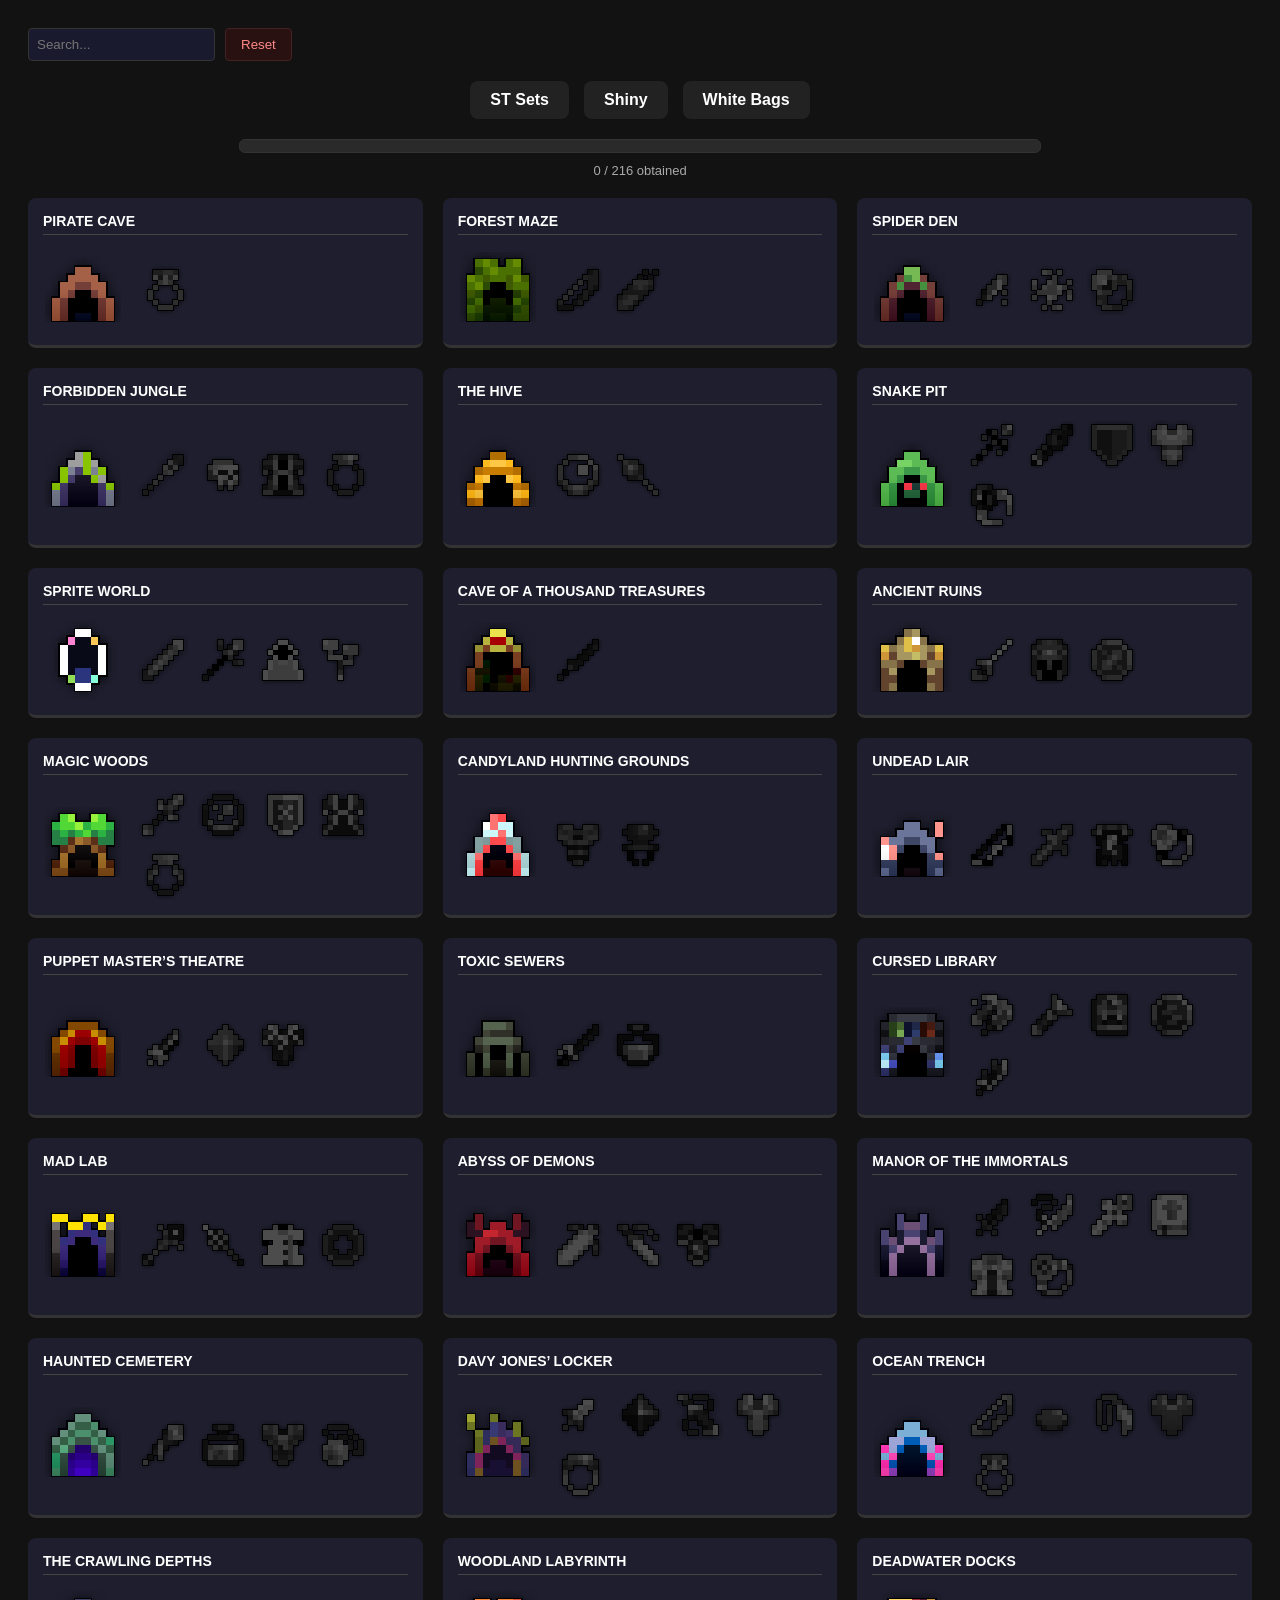
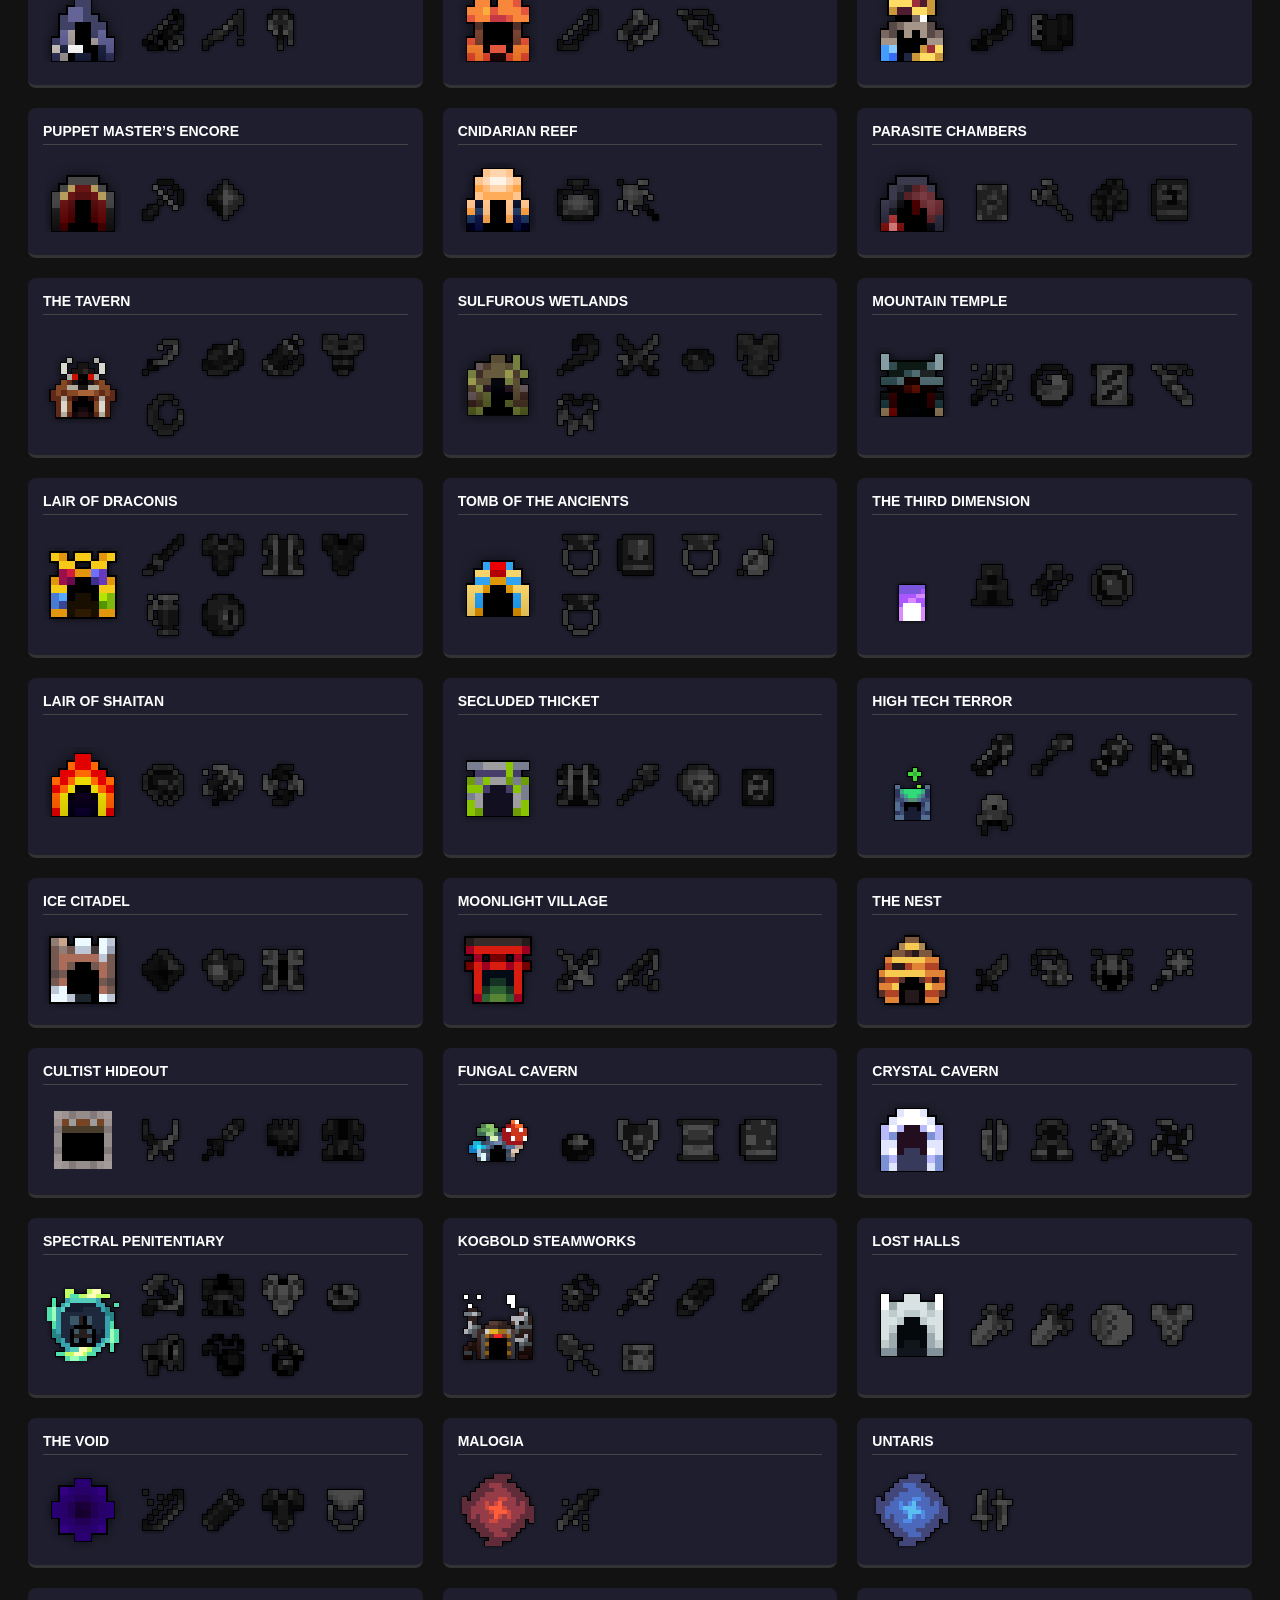
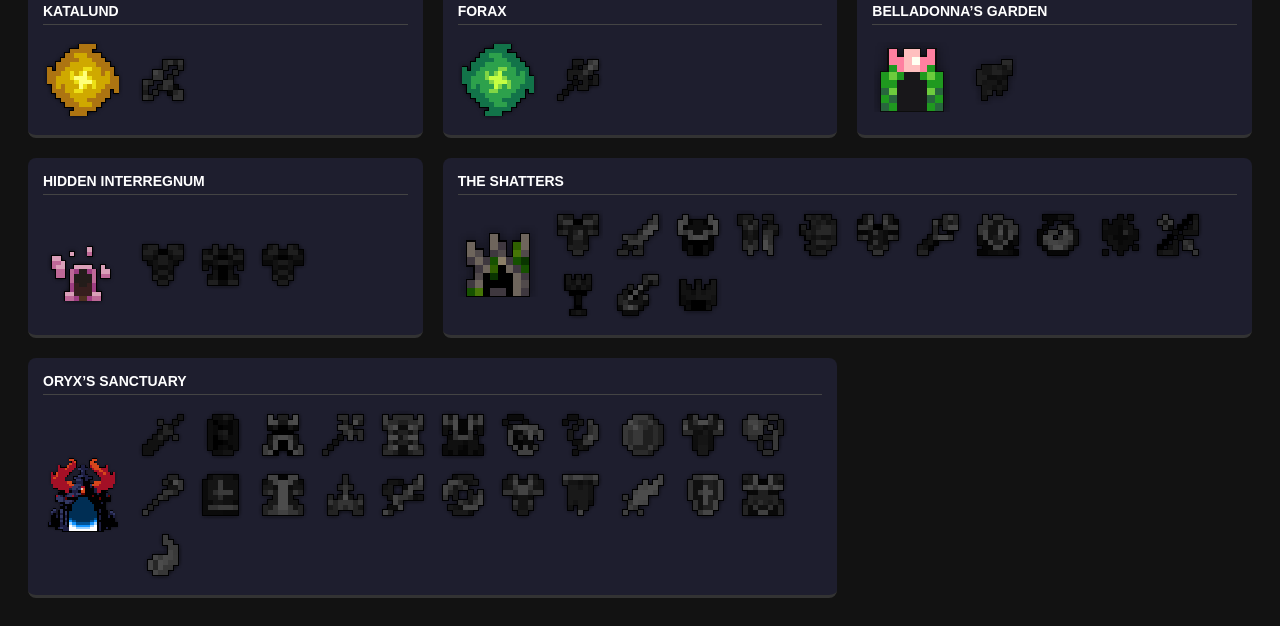
==== shiny.html @ 046d4385 "Initial commit" ====
<!DOCTYPE html>
<html lang="en">
<head>
    <meta charset="UTF-8">
    <meta name="viewport" content="width=device-width, initial-scale=1.0">
    <title>ROTMG Shiny & ST Tracker</title>
    <link rel="stylesheet" href="style.css">
</head>
<body>

    <div class="top-controls">
        <input type="text" id="search-bar" placeholder="Search...">
        <button id="reset-btn">Reset</button>
    </div>

    <div class="page-nav">
        <a href="index.html" class="nav-btn">ST Sets</a>
        <a href="shiny.html" class="nav-btn active">Shiny</a>
        <a href="whitebags.html" class="nav-btn">White Bags</a>
    </div>
    <div id="progress-bar-container">
    <div id="progress-bar-fill"></div>
    </div>
    <div id="progress-label">0 / 0 obtained</div>

    <div id="tracker-grid" class="grid"></div>

    <script src="script_s.js"></script>
</body>
</html>
---- style.css ----
body {
    background-color: #121212;
    color: white;
    font-family: sans-serif;
    padding: 20px;
}

.grid {
    display: grid;
    grid-template-columns: repeat(auto-fill, minmax(345px, 1fr));
    gap: 20px;
}

.section-card {
    background-color: #1e1e2e;
    border-radius: 8px;
    padding: 15px;
    border-bottom: 3px solid #333;
    display: flex;
    flex-direction: column;
}

.section-card-wide {
    grid-column: span 2;
}

.section-header {
    font-weight: bold;
    border-bottom: 1px solid #444;
    padding-bottom: 5px;
    margin-bottom: 15px;
    text-transform: uppercase;
    font-size: 14px;
}

.card-body {
    display: flex;
    align-items: center;
    gap: 15px;
}

.items-list {
    display: flex;
    flex-wrap: wrap;
    gap: 10px;
}

.item-sprite {
    width: 50px;
    height: 50px;
    image-rendering: pixelated;
    cursor: pointer;
    filter: grayscale(100%) brightness(30%);
    transition: 0.2s;
}

.item-sprite.obtained {
    filter: grayscale(0%) brightness(100%);
}

#progress-bar-container {
    width: 100%;
    max-width: 800px;
    margin: 10px auto;
    height: 12px;
    background-color: #2a2a2a;
    border-radius: 6px;
    overflow: hidden;
    border: 1px solid #333;
}

#progress-bar-fill {
    height: 100%;
    width: 0%;
    background: #c8a951;
    transition: width 0.4s ease;
}

#progress-label {
    text-align: center;
    font-size: 13px;
    color: #aaa;
    margin-bottom: 20px;
}

#tooltip {
    position: fixed;
    background: rgba(10, 10, 20, 0.98);
    color: white;
    padding: 12px;
    border: 1px solid #c8a951;
    border-radius: 8px;
    display: none;
    z-index: 9999;
    pointer-events: none;
    box-shadow: 0 10px 30px rgba(0,0,0,0.8);
    min-width: 180px;
}

.top-controls {
    margin-bottom: 20px;
    display: flex;
    gap: 10px;
}

#search-bar {
    padding: 8px;
    background: #1a1a2e;
    border: 1px solid #333;
    color: white;
    border-radius: 4px;
}

#reset-btn {
    background: #2a1111;
    color: #ff8888;
    border: 1px solid #442222;
    padding: 8px 15px;
    cursor: pointer;
    border-radius: 4px;
}

.page-nav {
    display: flex;
    justify-content: center;
    gap: 15px;
    margin: 20px 0;
}

.nav-btn {
    text-decoration: none;
    padding: 10px 20px;
    background: #222;
    color: white;
    border-radius: 8px;
    font-weight: bold;
}
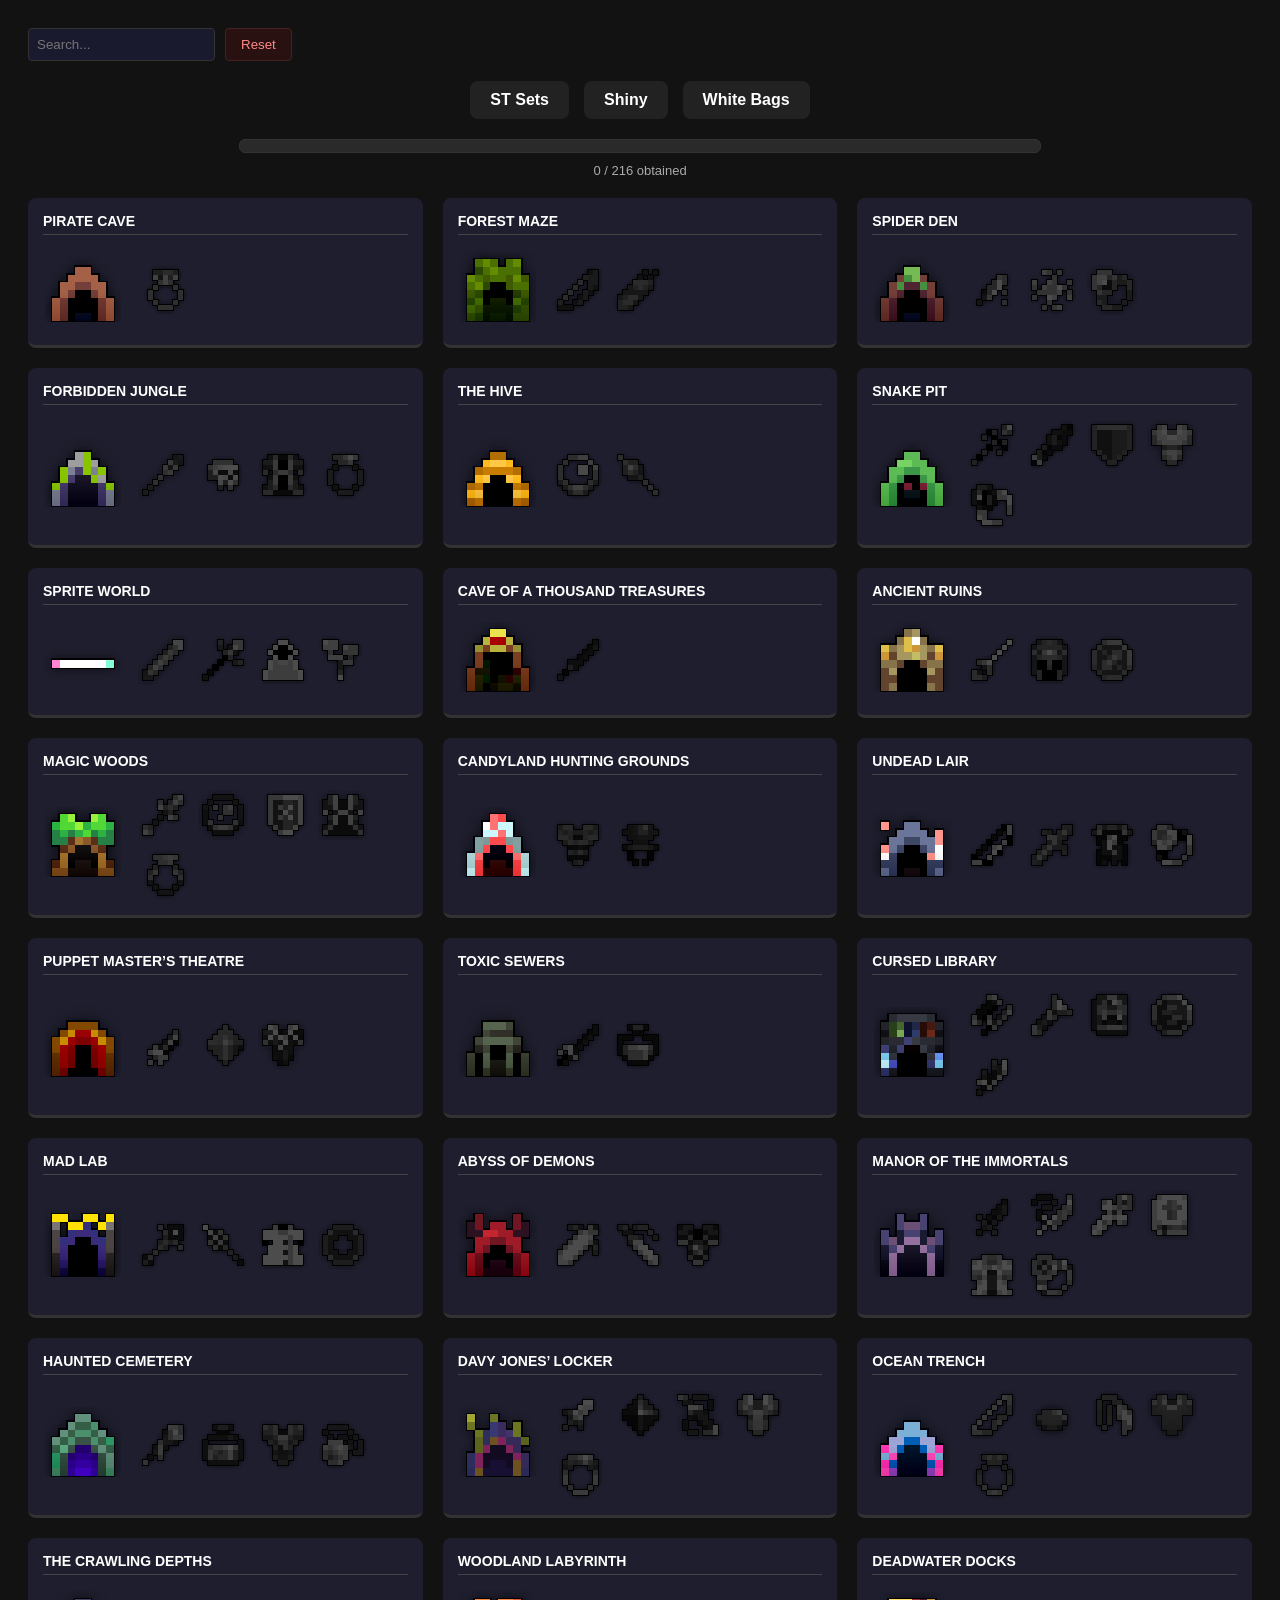
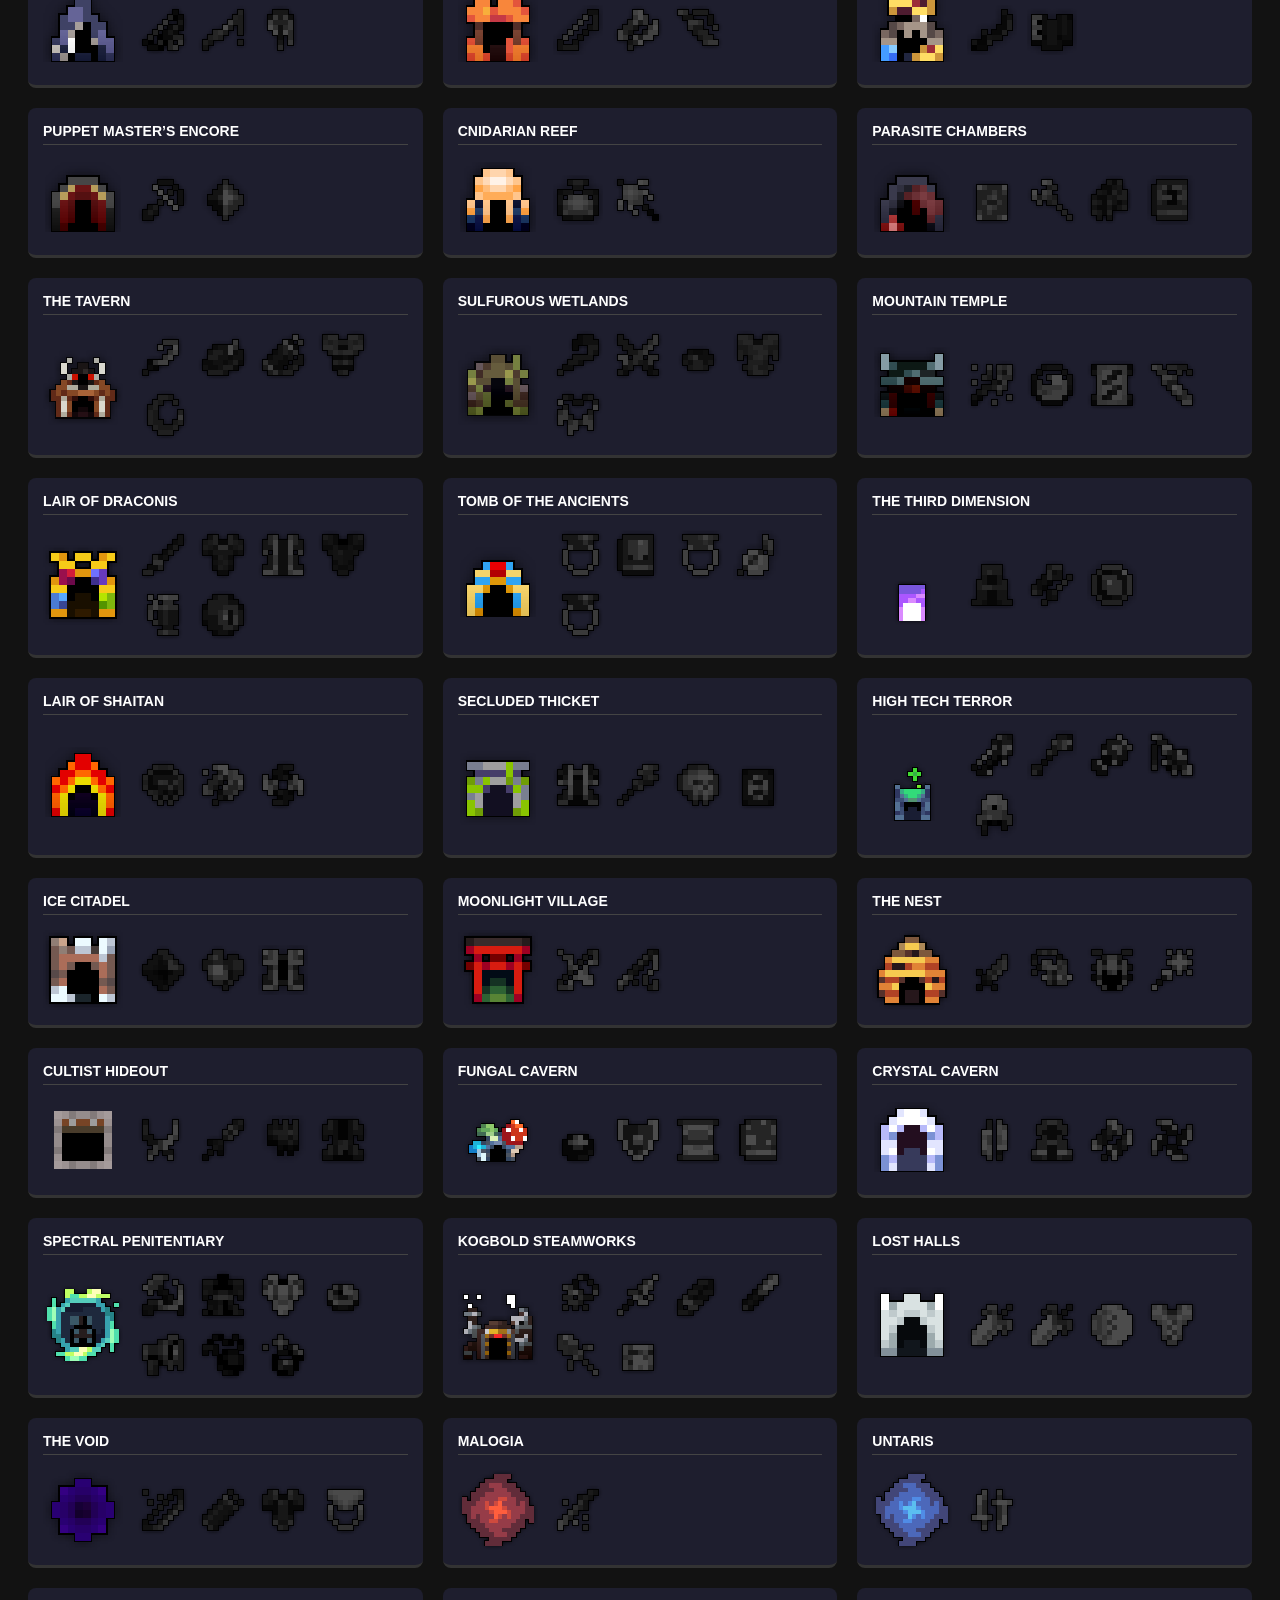
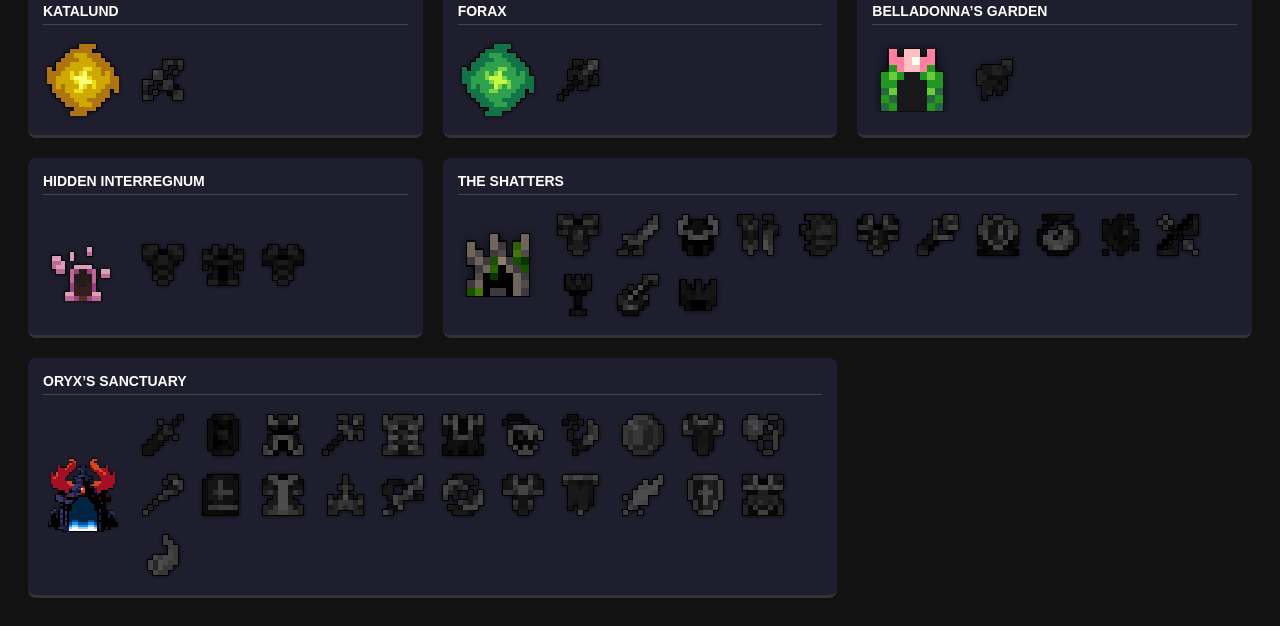
==== commit c522f39b: "whitebag icon" ====
--- a/shiny.html
+++ b/shiny.html
@@ -6,6 +6,7 @@
     <title>ROTMG Shiny & ST Tracker</title>
     <link rel="stylesheet" href="style.css">
 </head>
+<link rel="icon" type="image/png" href="rotmg sheet/whbaic.png">
 <body>
 
     <div class="top-controls">
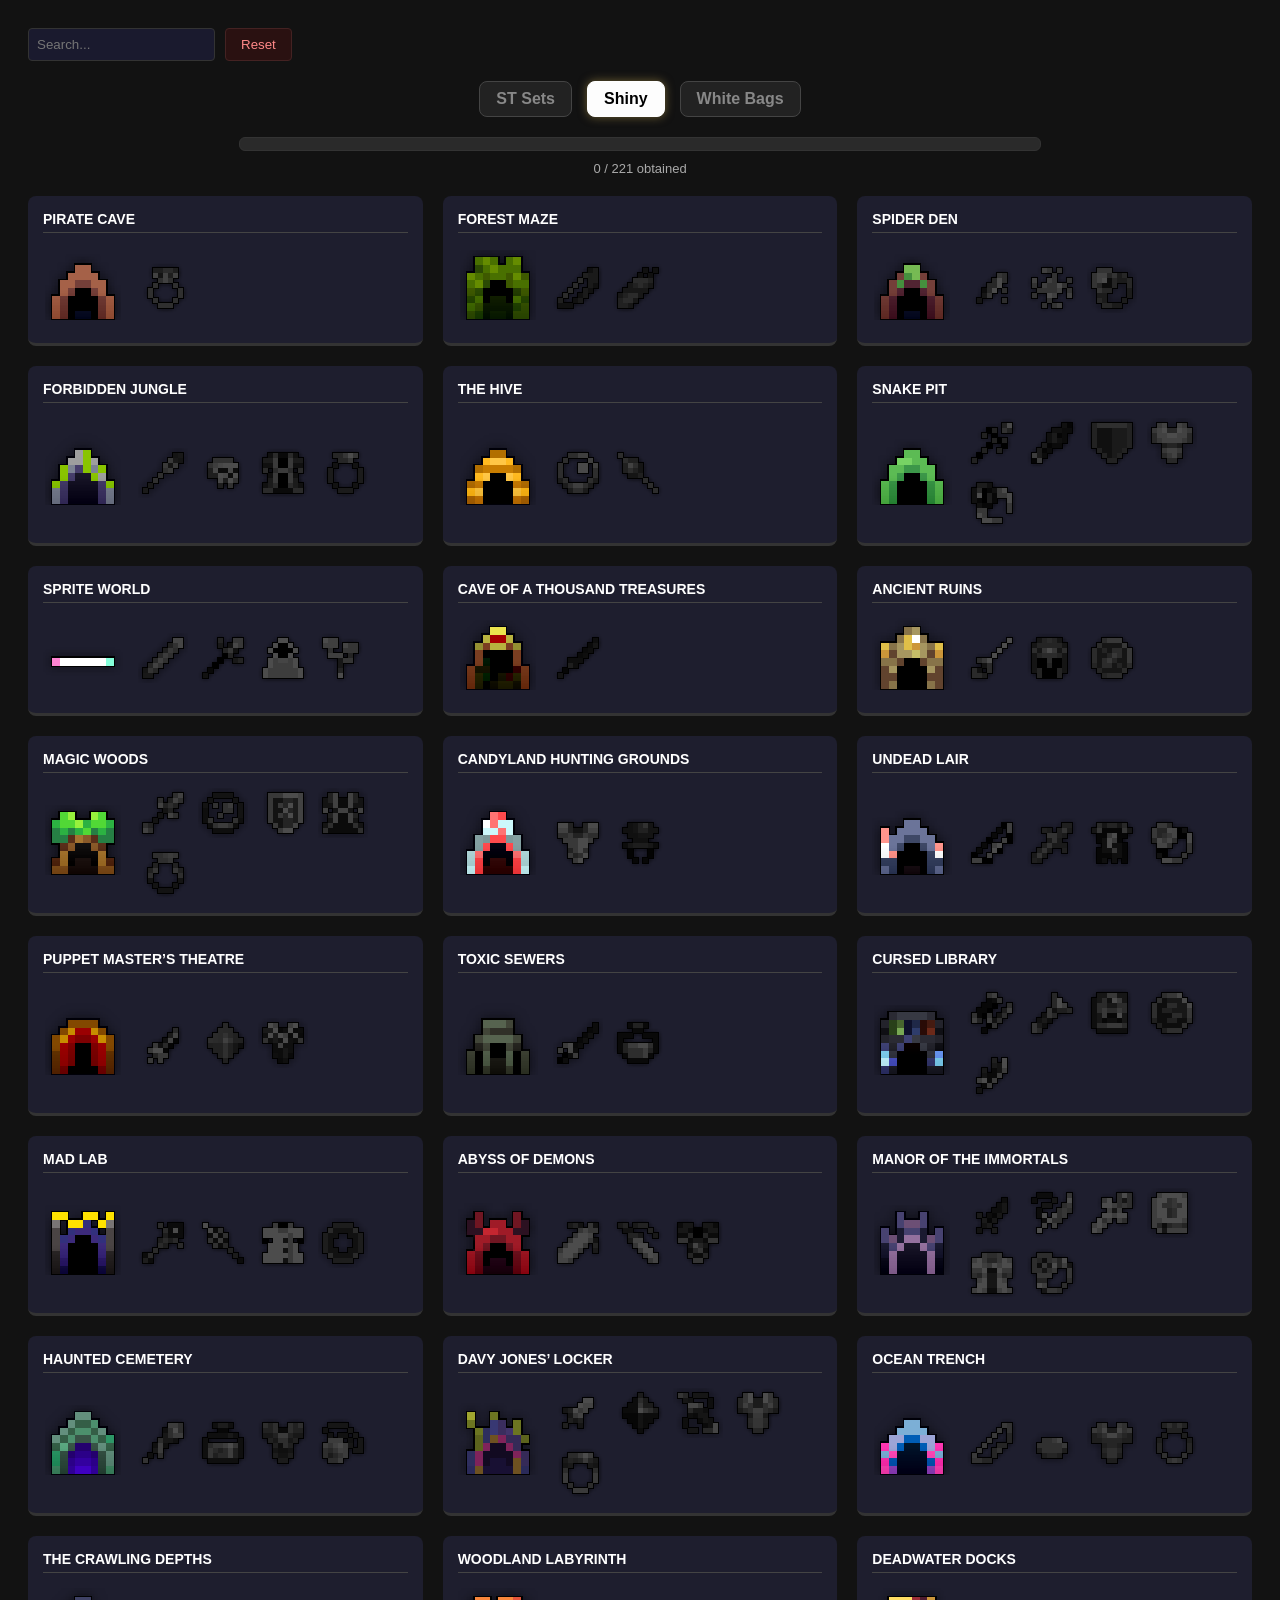
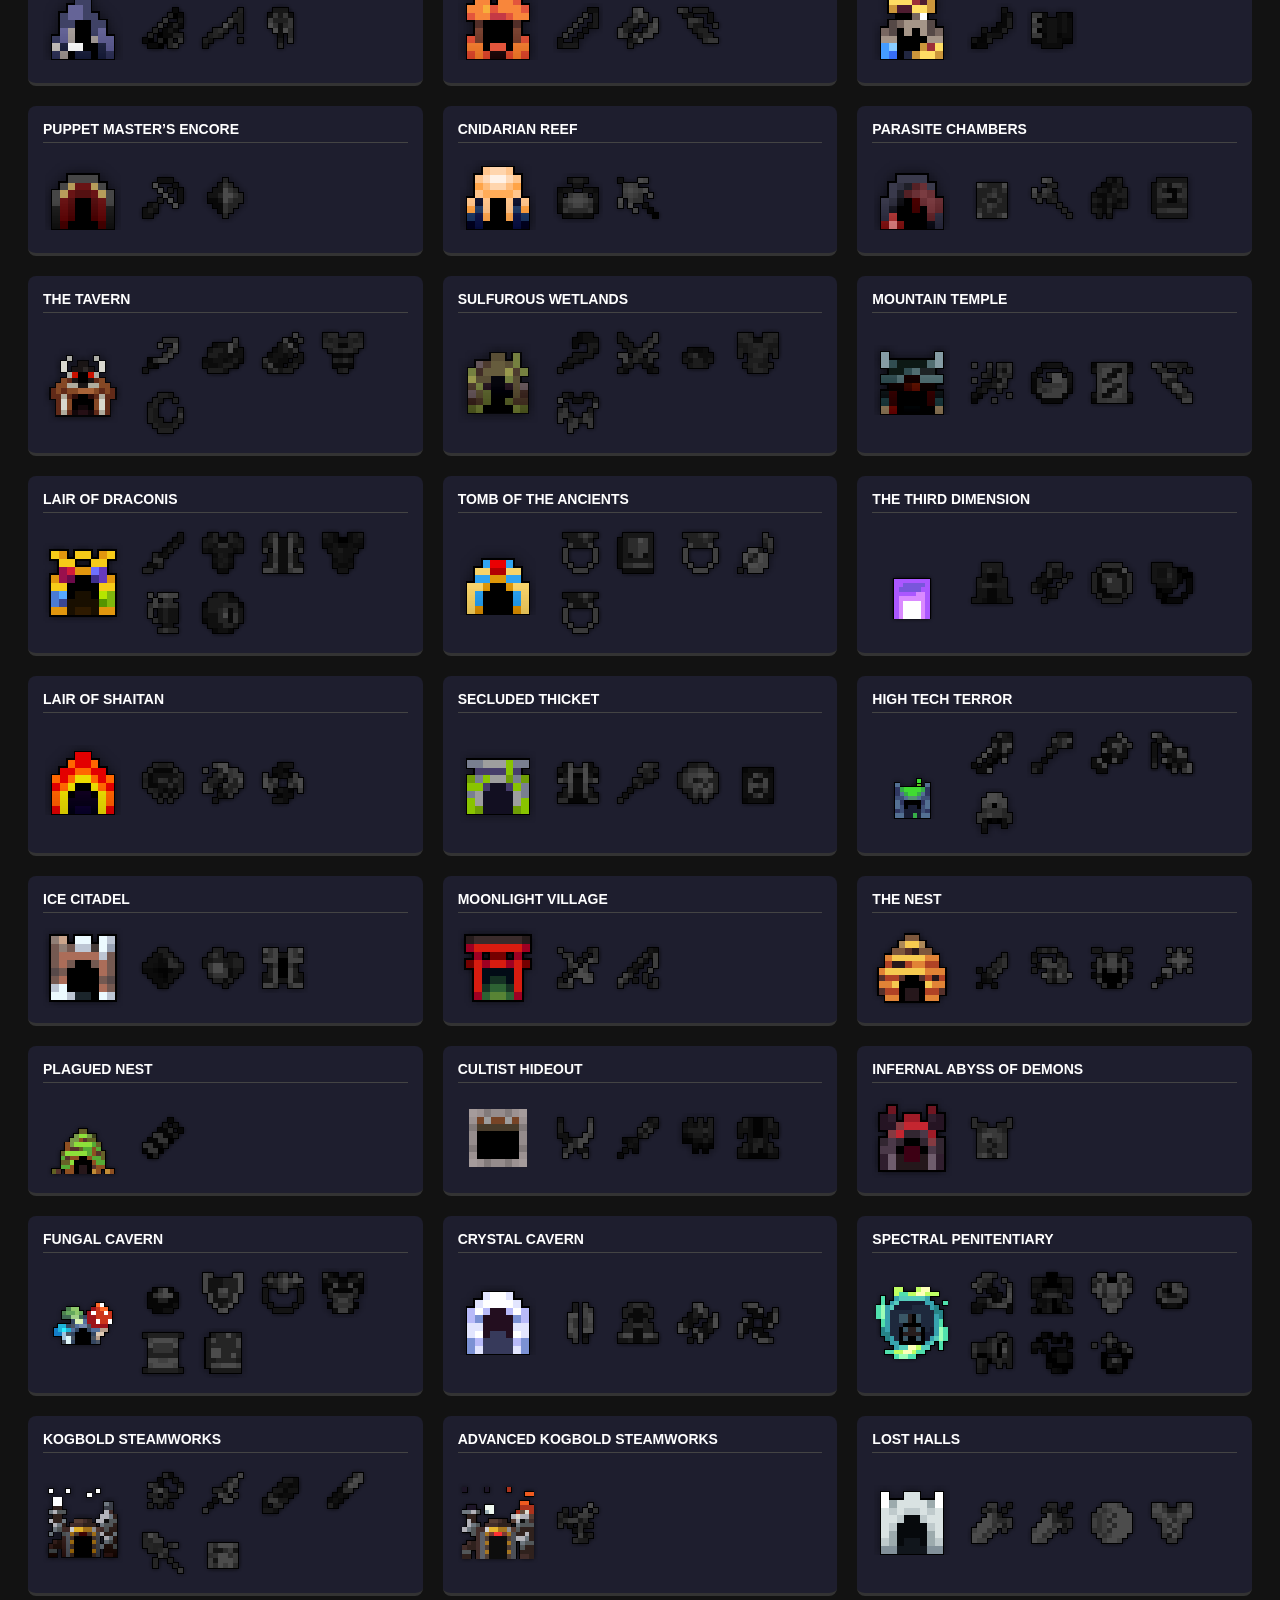
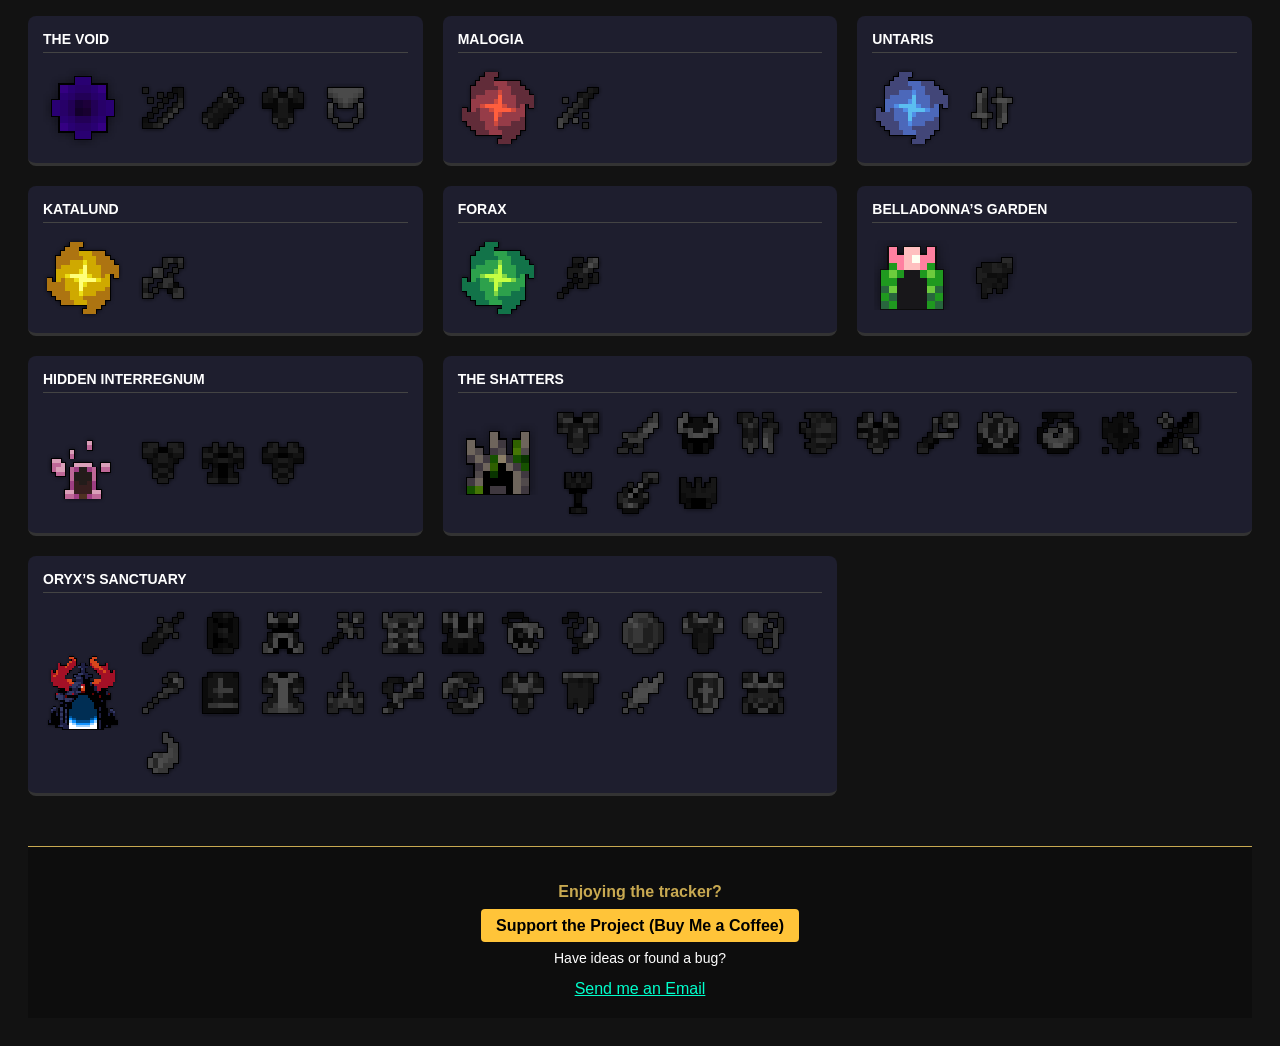
==== commit 6e621944: "support button and gmail" ====
--- a/shiny.html
+++ b/shiny.html
@@ -27,5 +27,21 @@
     <div id="tracker-grid" class="grid"></div>
 
     <script src="script_s.js"></script>
+    <footer style="margin-top: 50px; padding: 20px; border-top: 1px solid #c8a951; text-align: center; background: rgba(0,0,0,0.3);">
+    <div style="margin-bottom: 15px;">
+        <p style="color: #c8a951; font-weight: bold;">Enjoying the tracker?</p>
+        <a href="https://buymeacoffee.com/malimate" target="_blank" 
+           style="background: #ffc439; color: black; padding: 8px 15px; text-decoration: none; border-radius: 4px; font-weight: bold;">
+           Support the Project (Buy Me a Coffee)
+        </a>
+    </div>
+    
+    <div>
+        <p style="font-size: 14px;">Have ideas or found a bug?</p>
+        <a href="mailto:rotmgtracker1@gmail.com?subject=RotMG Tracker Idea" style="color: #00ffcc;">
+            Send me an Email
+        </a>
+    </div>
+</footer>
 </body>
 </html>
--- a/style.css
+++ b/style.css
@@ -134,4 +134,47 @@
     color: white;
     border-radius: 8px;
     font-weight: bold;
-}+}
+
+/* Style for the button that is NOT active */
+.nav-btn {
+    background: #222;
+    color: #888;
+    border: 1px solid #444;
+    padding: 8px 16px;
+    cursor: pointer;
+    transition: 0.3s;
+}
+
+/* Style for the ACTIVE page button */
+.nav-btn.active {
+    background: #fdfdfd; 
+    color: #000;
+    font-weight: bold;
+    border: 1px solid #fff;
+    box-shadow: 0 0 10px rgba(200, 169, 81, 0.5);
+}
+/*this code is for email and paypal*/
+.support-container, .contact-section {
+    text-align: center;
+    margin-top: 40px;
+    padding: 20px;
+    background: rgba(0, 0, 0, 0.5);
+    border-top: 2px solid #c8a951;
+}
+
+.paypal-button {
+    background-color: #ffc439;
+    color: #000;
+    padding: 10px 20px;
+    text-decoration: none;
+    font-weight: bold;
+    border-radius: 5px;
+    display: inline-block;
+}
+
+.email-link {
+    color: #00ffcc;
+    text-decoration: underline;
+}
+
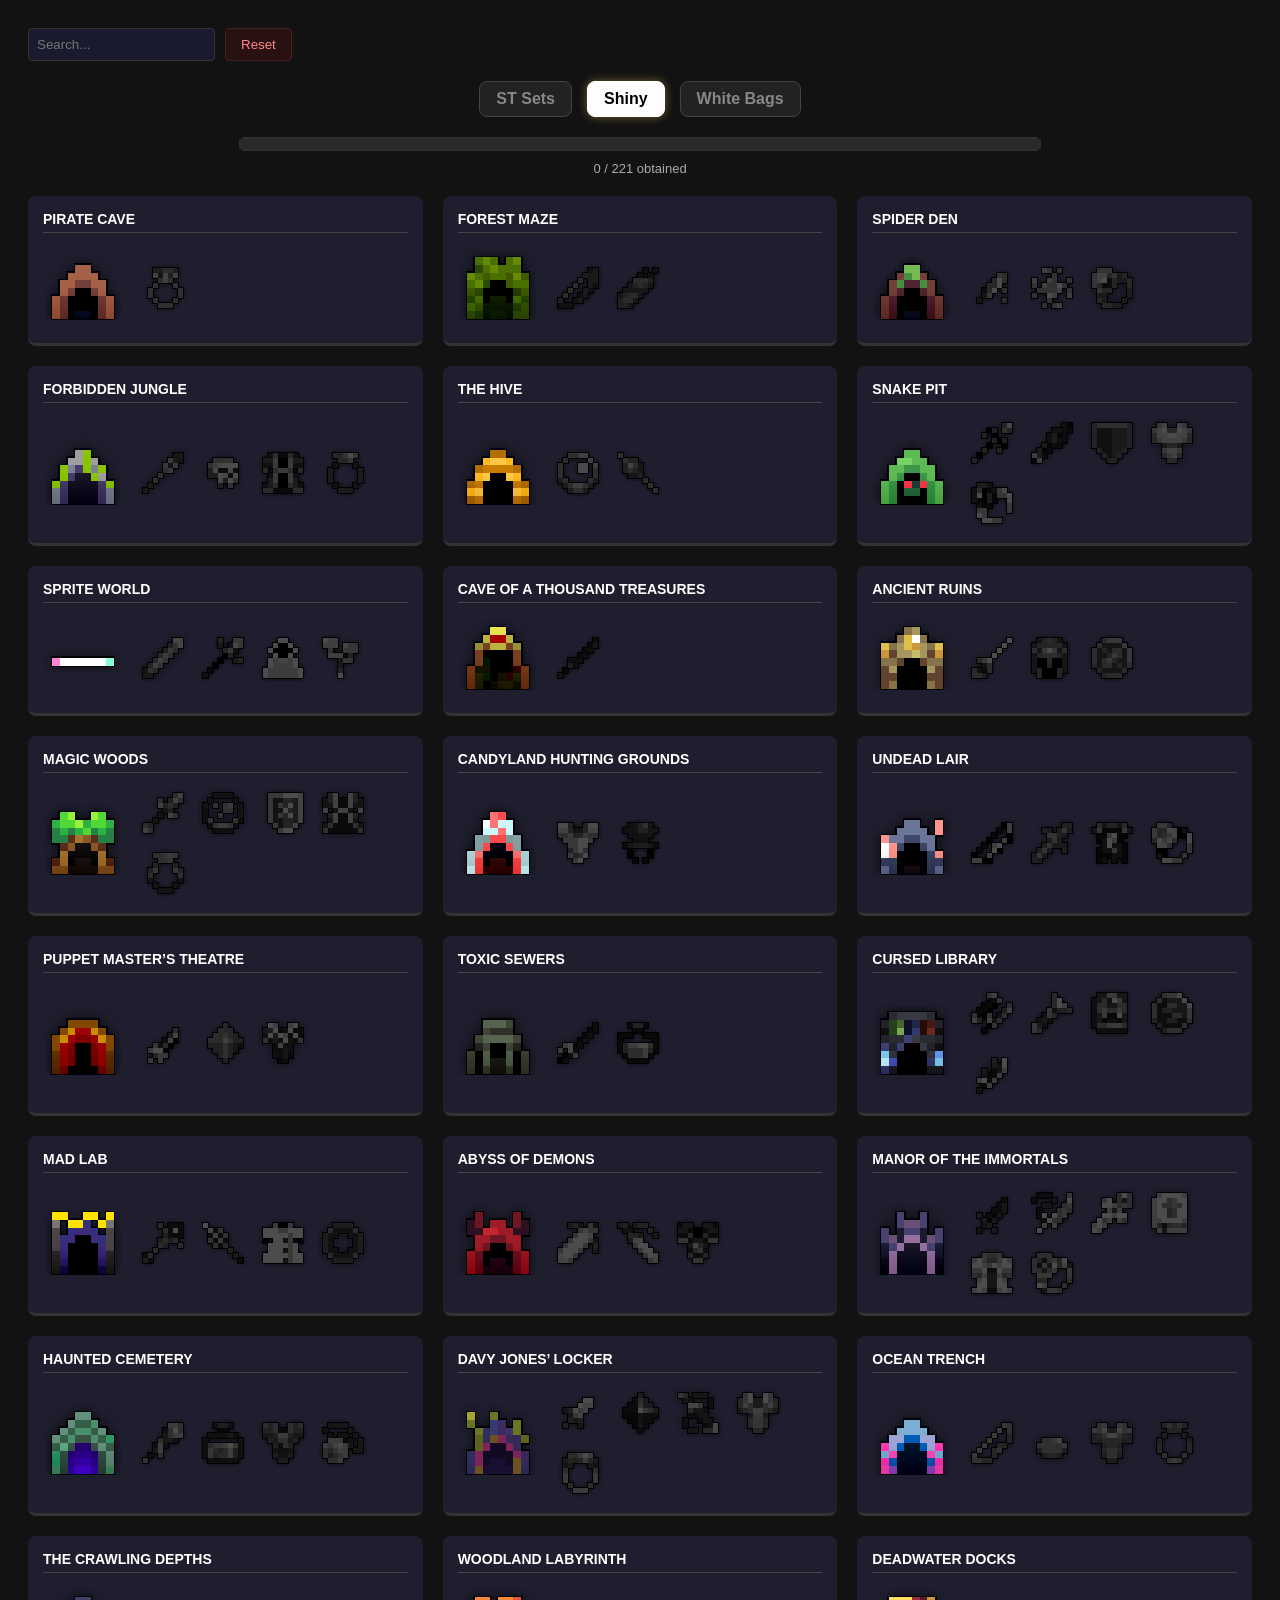
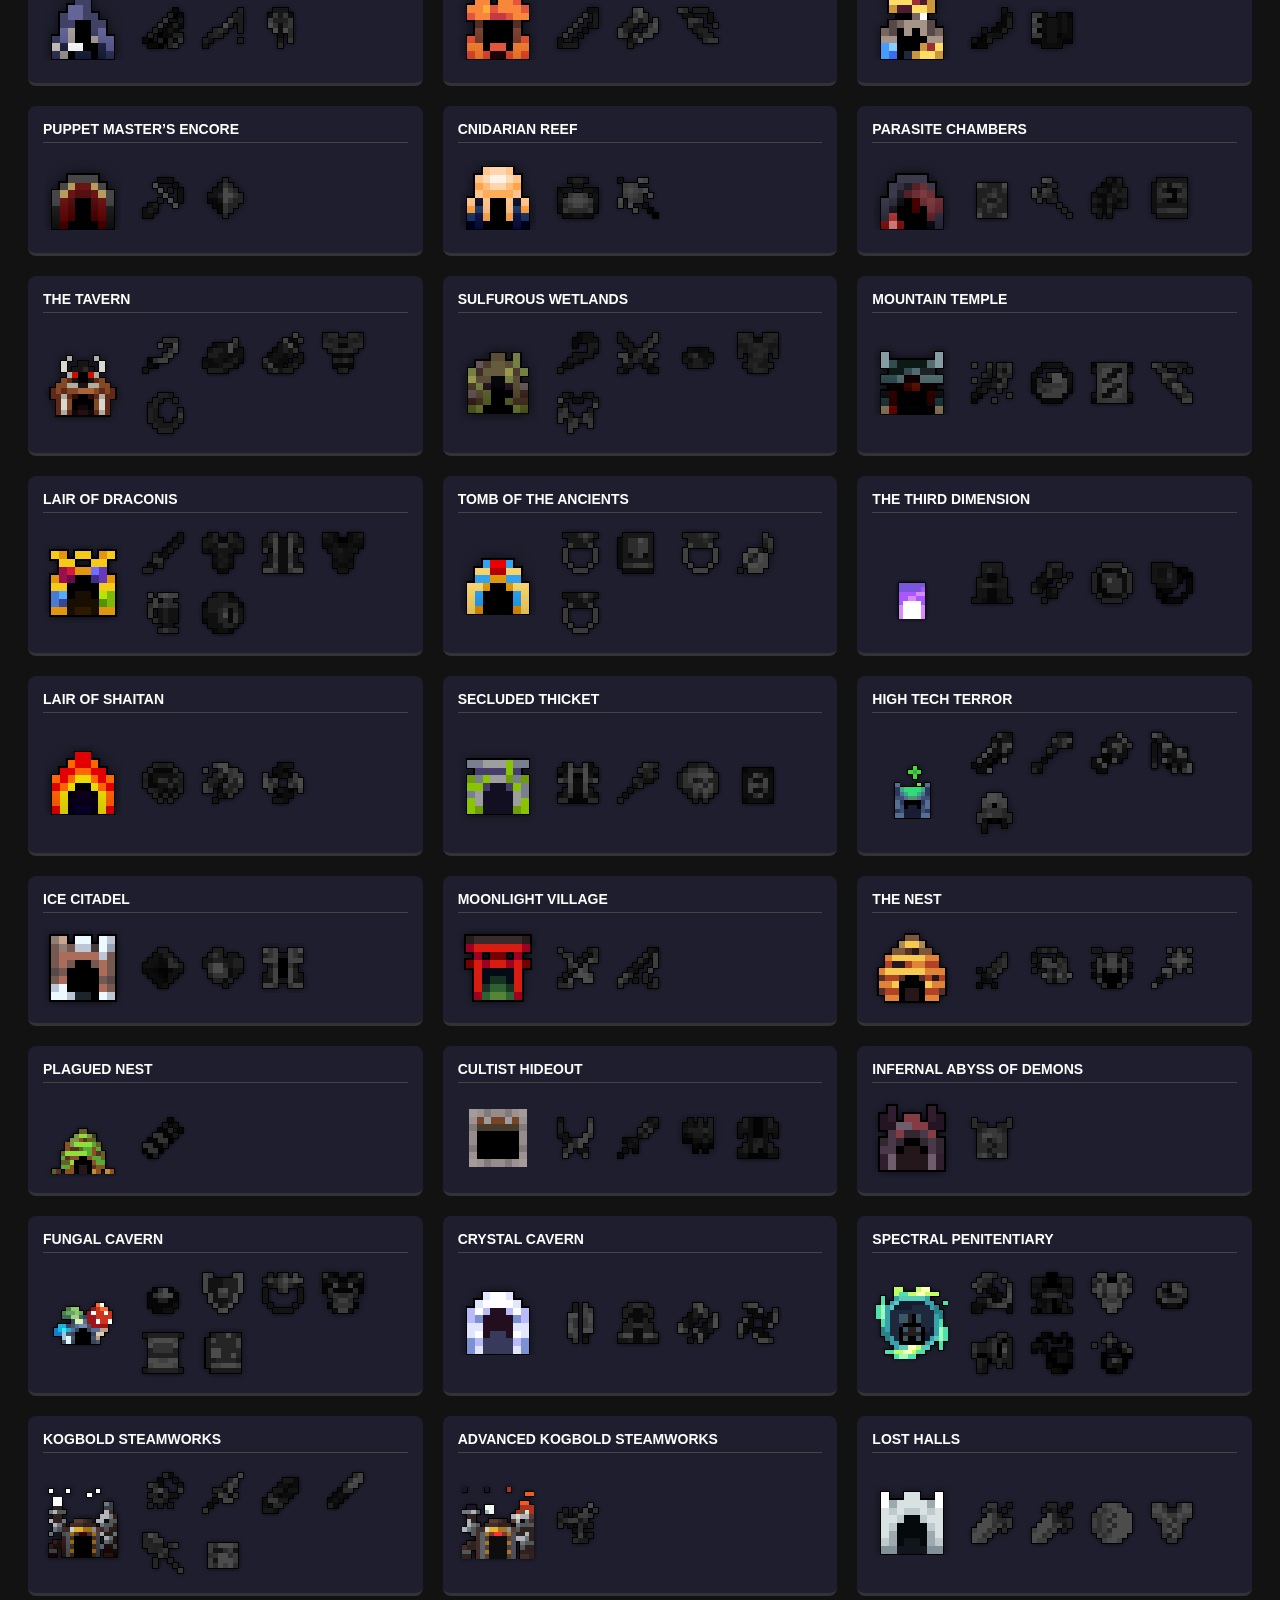
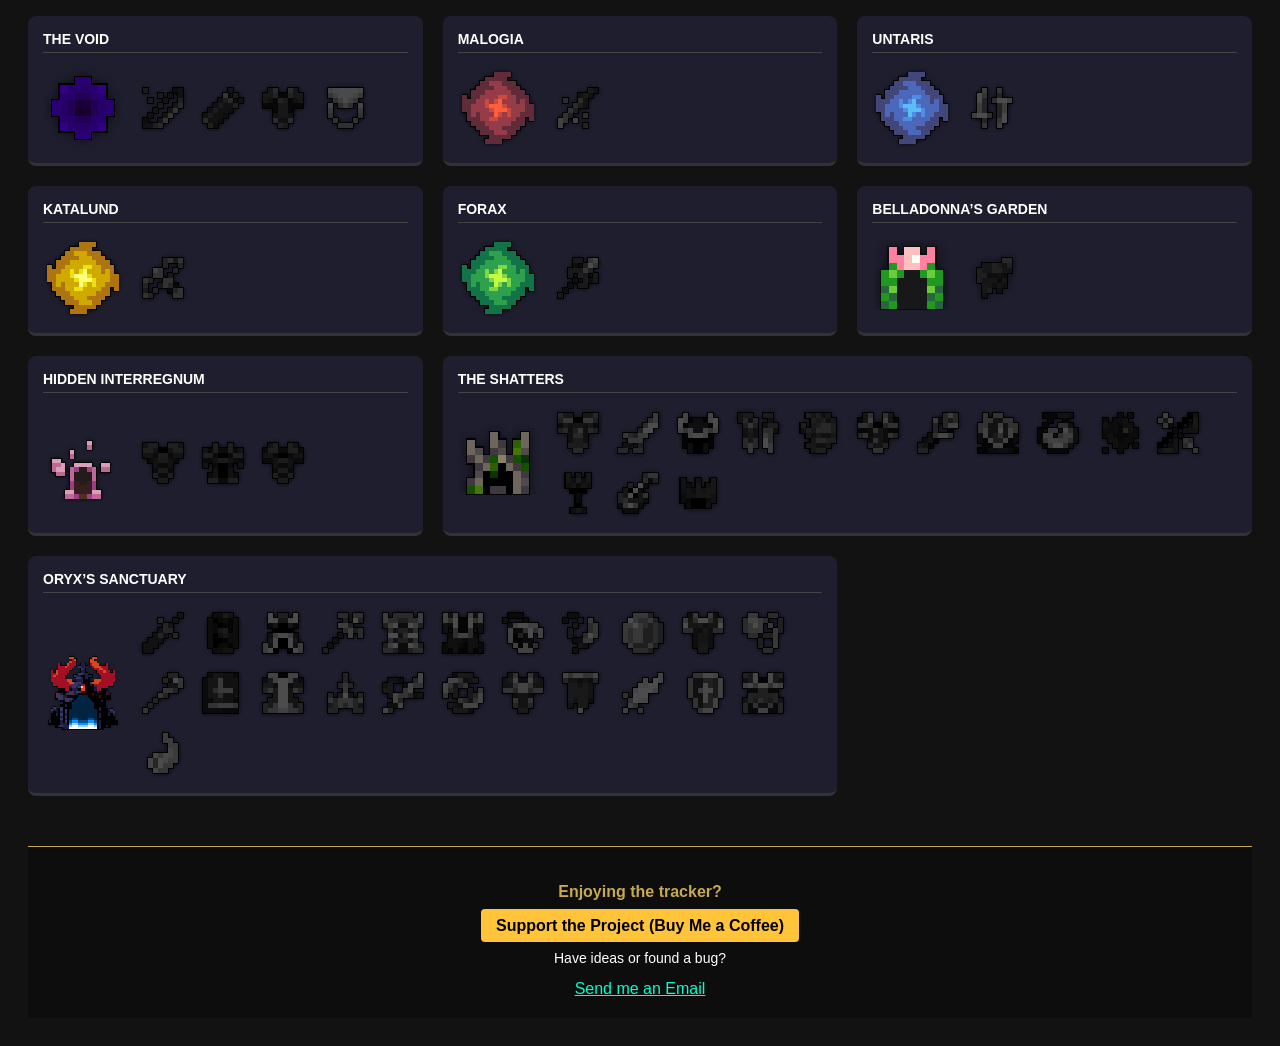
==== commit ee48c554: "back to top arrow (exhausting)" ====
--- a/shiny.html
+++ b/shiny.html
@@ -5,8 +5,9 @@
     <meta name="viewport" content="width=device-width, initial-scale=1.0">
     <title>ROTMG Shiny & ST Tracker</title>
     <link rel="stylesheet" href="style.css">
+    <link rel="icon" type="image/png" href="rotmg sheet/whbaic.png">
 </head>
-<link rel="icon" type="image/png" href="rotmg sheet/whbaic.png">
+
 <body>
 
     <div class="top-controls">
@@ -27,6 +28,10 @@
     <div id="tracker-grid" class="grid"></div>
 
     <script src="script_s.js"></script>
+
+
+
+
     <footer style="margin-top: 50px; padding: 20px; border-top: 1px solid #c8a951; text-align: center; background: rgba(0,0,0,0.3);">
     <div style="margin-bottom: 15px;">
         <p style="color: #c8a951; font-weight: bold;">Enjoying the tracker?</p>
@@ -43,5 +48,9 @@
         </a>
     </div>
 </footer>
+
+    <button id="topBtn" title="Go to top">↑</button>
+
+    <script src="script.js"></script>
 </body>
 </html>
--- a/style.css
+++ b/style.css
@@ -178,3 +178,26 @@
     text-decoration: underline;
 }
 
+#topBtn {
+    display: none; /* Let JS handle showing it */
+    position: fixed;
+    bottom: 20px;
+    right: 20px;
+    width: 45px;
+    height: 45px;
+    background-color: #1a1a1a;
+    color: #c8a951;
+    border: 2px solid #c8a951;
+    border-radius: 5px;
+    z-index: 9999;
+    cursor: pointer;
+    font-size: 20px;
+    font-weight: bold;
+    transition: 0.3s;
+    box-shadow: 0 0 10px rgba(0,0,0,0.5);
+}
+
+#topBtn:hover {
+    background-color: #c8a951;
+    color: #1a1a1a;
+}
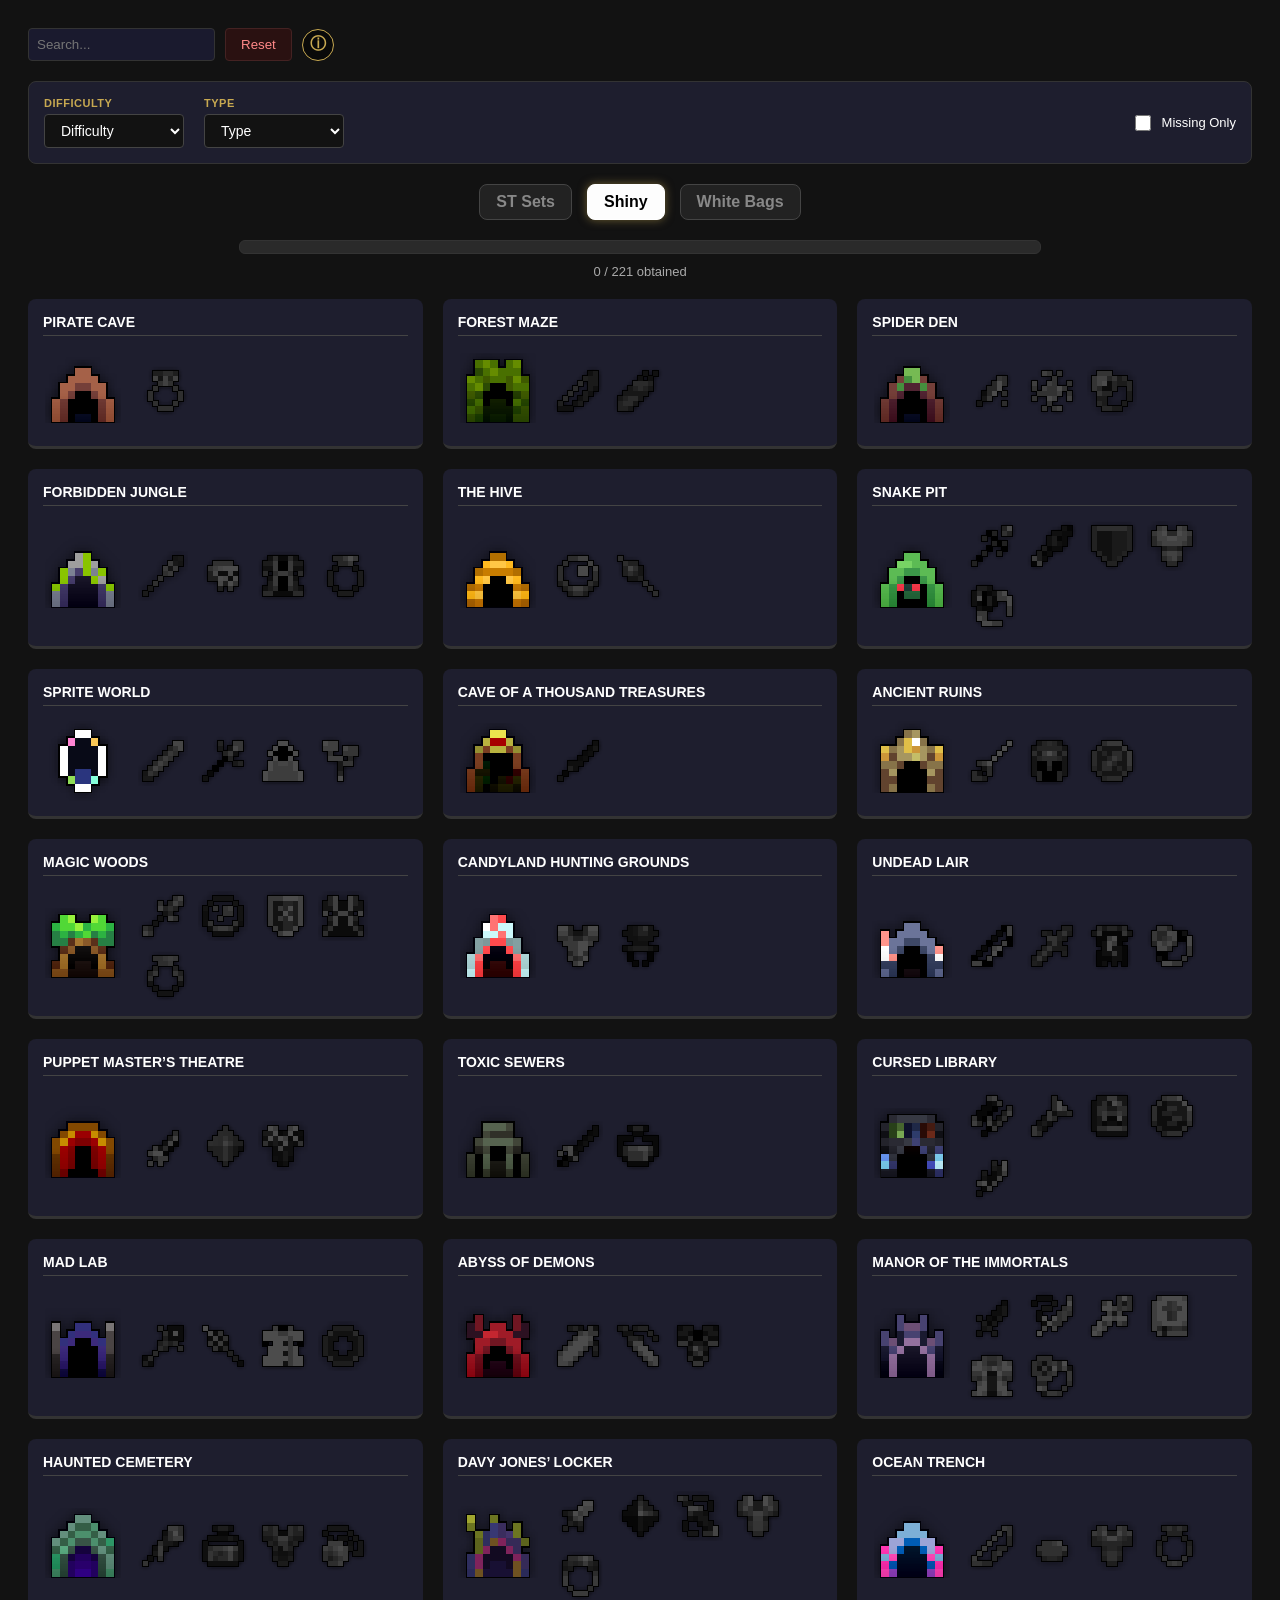
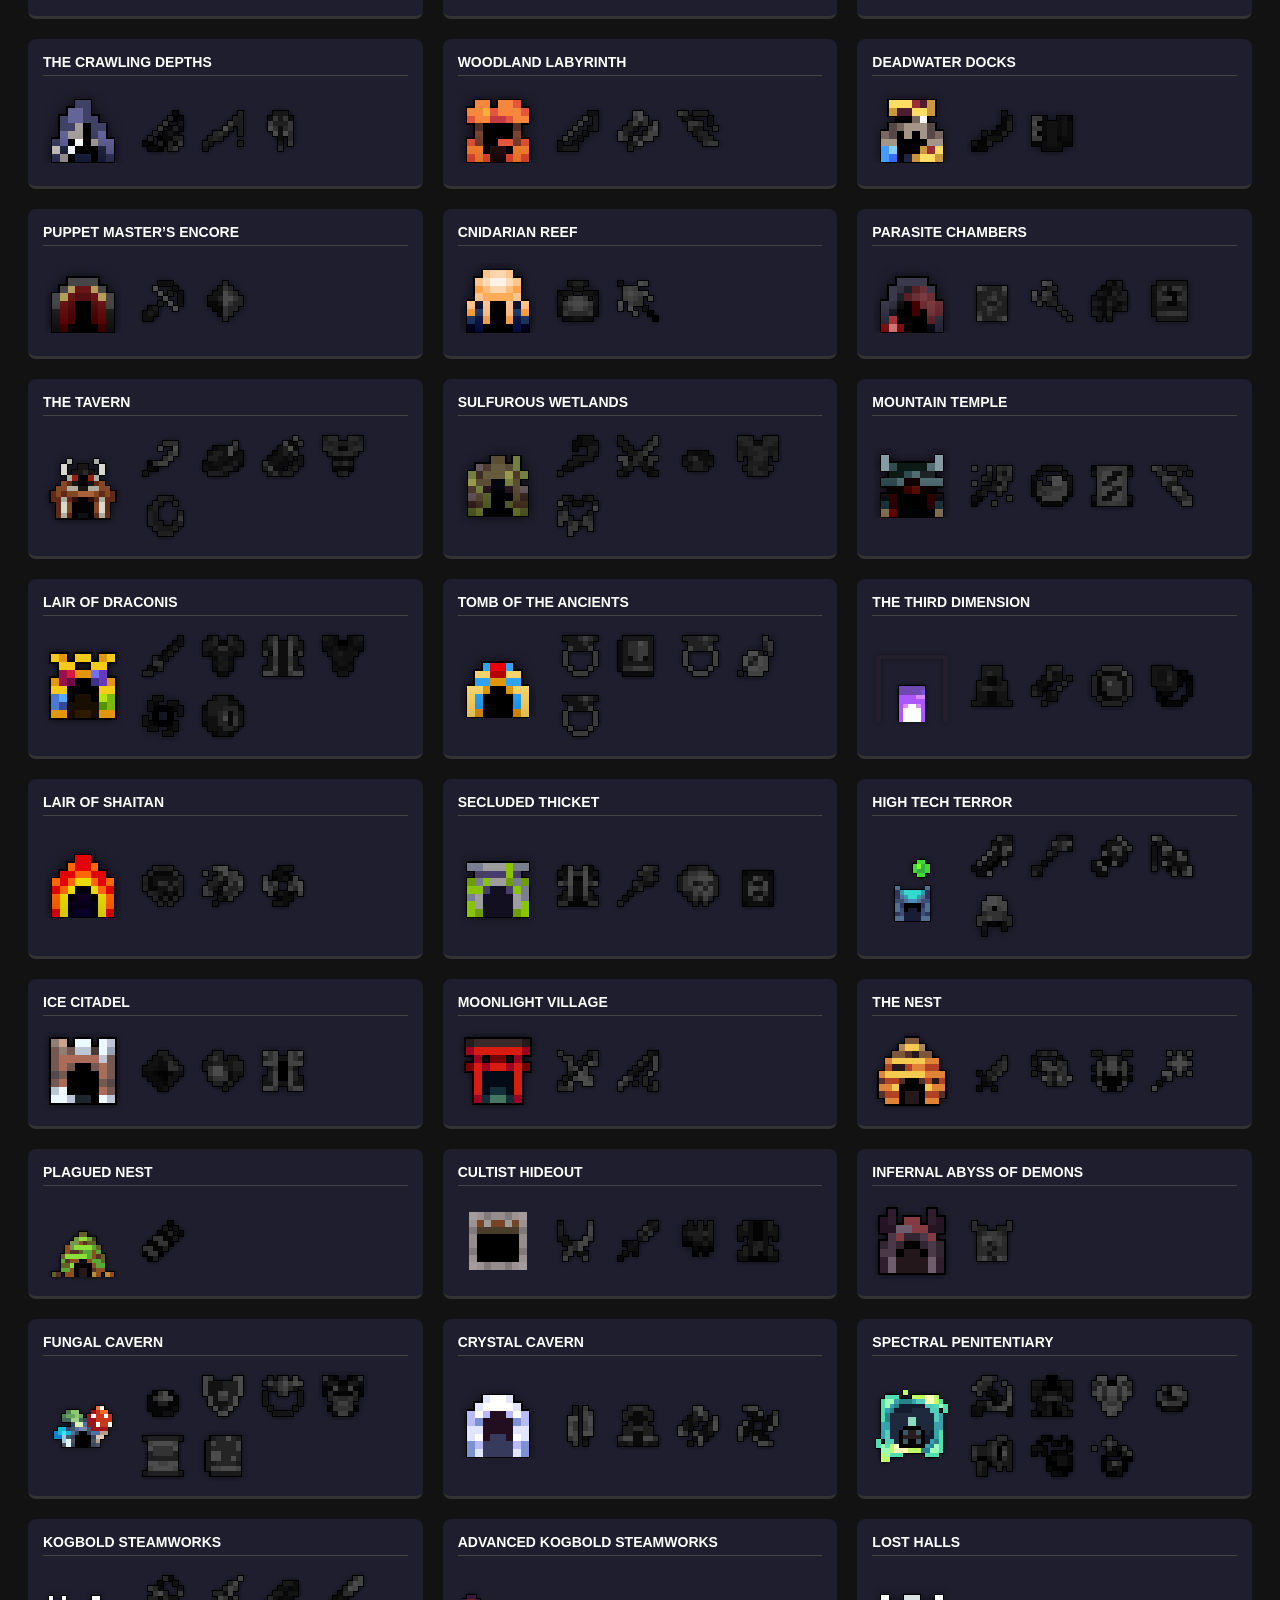
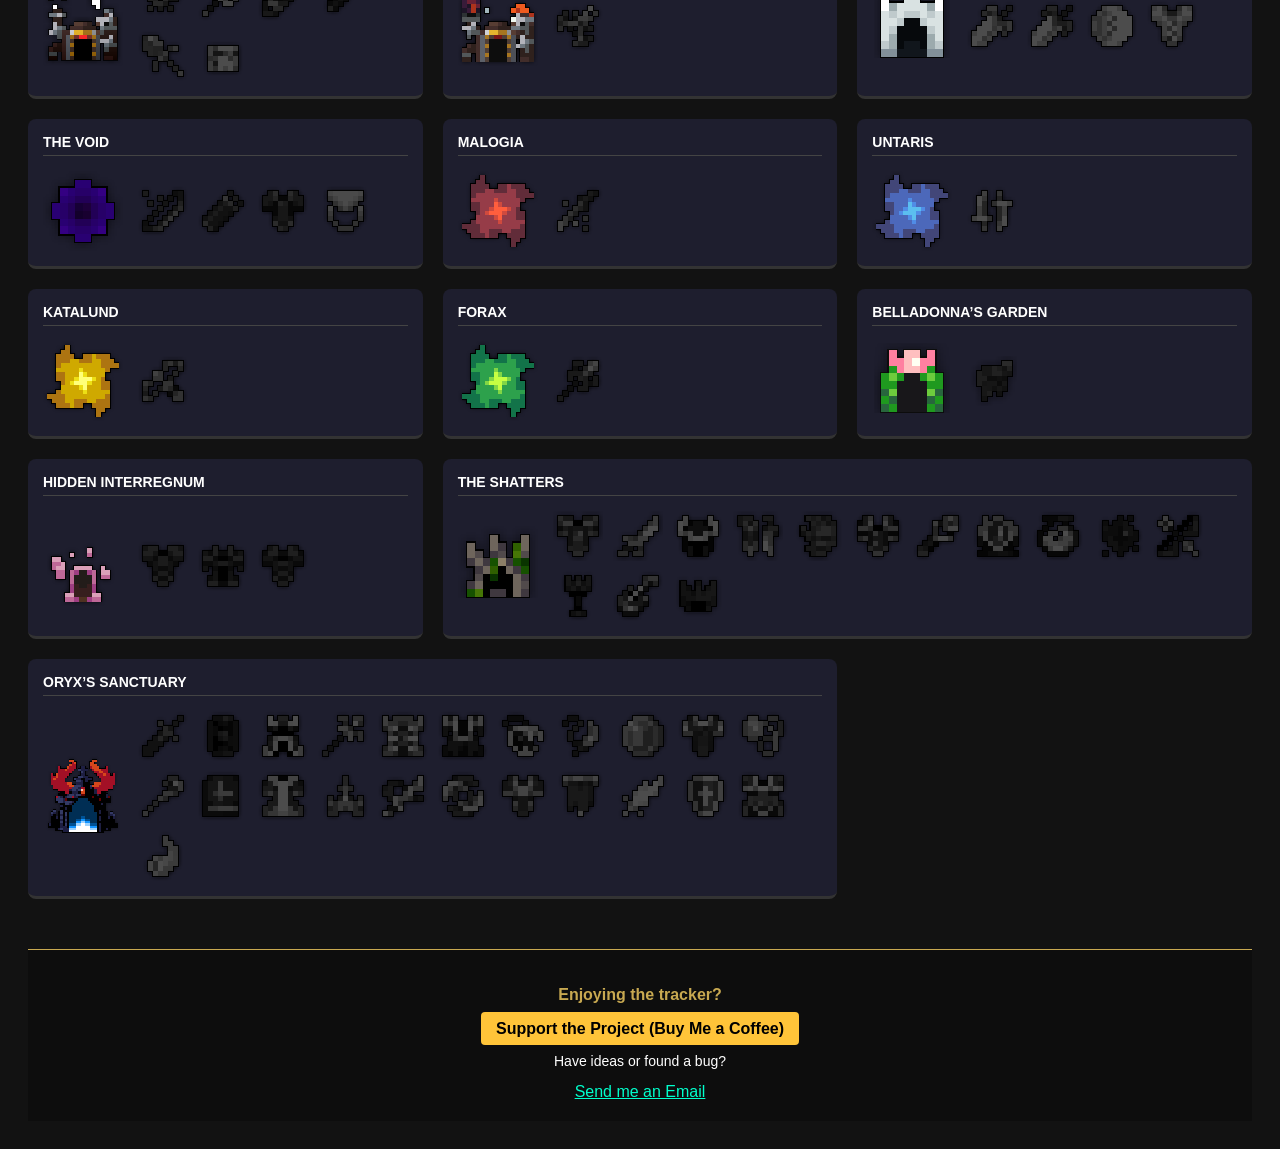
==== commit 02f2d8ab: "big update bigo update pls work jakov panj rotmg1.2" ====
--- a/shiny.html
+++ b/shiny.html
@@ -7,50 +7,84 @@
     <link rel="stylesheet" href="style.css">
     <link rel="icon" type="image/png" href="rotmg sheet/whbaic.png">
 </head>
-
 <body>
-
+    <div id="tooltip"></div>
+    
     <div class="top-controls">
         <input type="text" id="search-bar" placeholder="Search...">
         <button id="reset-btn">Reset</button>
+        
+        <div class="info-wrapper">
+            <button id="info-btn">ⓘ</button>
+            <div class="custom-tooltip">
+                <strong>Storage Info:</strong><br>
+                Your progress is saved locally in this browser. Clearing cache or history will reset your tracker!
+            </div>
+        </div>
+    </div>
+
+    <div class="filter-container">
+        
+        <div class="filter-group">
+            <label>Difficulty</label>
+            <select id="difficulty-filter" class="filter-select">
+                <option value="all">Difficulty</option>
+                <option value="easy">Easy</option>
+                <option value="medium">Medium</option>
+                <option value="hard">Hard</option>
+                <option value="exalt">Exalt</option>
+            </select>
+        </div>
+
+        <div class="filter-group">
+            <label>Type</label>
+            <select id="type-filter" class="filter-select">
+                <option value="all">Type</option>
+                <option value="weapon">Weapon</option>
+                <option value="ability">Ability</option>
+                <option value="armor">Armor</option>
+                <option value="ring">Ring</option>
+            </select>
+        </div>
+
+        <div class="checkbox-group">
+            <label class="checkbox-label">
+                <input type="checkbox" id="missing-filter"> Missing Only
+            </label>
+        </div>
     </div>
 
     <div class="page-nav">
-        <a href="index.html" class="nav-btn">ST Sets</a>
-        <a href="shiny.html" class="nav-btn active">Shiny</a>
-        <a href="whitebags.html" class="nav-btn">White Bags</a>
+        <a class="nav-btn" href="index.html">ST Sets</a>
+        <a class="nav-btn active" href="shiny.html">Shiny</a>
+        <a class="nav-btn" href="whitebags.html">White Bags</a>
     </div>
+    
     <div id="progress-bar-container">
-    <div id="progress-bar-fill"></div>
+        <div id="progress-bar-fill"></div>
     </div>
     <div id="progress-label">0 / 0 obtained</div>
 
     <div id="tracker-grid" class="grid"></div>
 
-    <script src="script_s.js"></script>
-
-
-
-
     <footer style="margin-top: 50px; padding: 20px; border-top: 1px solid #c8a951; text-align: center; background: rgba(0,0,0,0.3);">
-    <div style="margin-bottom: 15px;">
-        <p style="color: #c8a951; font-weight: bold;">Enjoying the tracker?</p>
-        <a href="https://buymeacoffee.com/malimate" target="_blank" 
-           style="background: #ffc439; color: black; padding: 8px 15px; text-decoration: none; border-radius: 4px; font-weight: bold;">
-           Support the Project (Buy Me a Coffee)
-        </a>
-    </div>
-    
-    <div>
-        <p style="font-size: 14px;">Have ideas or found a bug?</p>
-        <a href="mailto:rotmgtracker1@gmail.com?subject=RotMG Tracker Idea" style="color: #00ffcc;">
-            Send me an Email
-        </a>
-    </div>
-</footer>
+        <div style="margin-bottom: 15px;">
+            <p style="color: #c8a951; font-weight: bold;">Enjoying the tracker?</p>
+            <a href="https://buymeacoffee.com/malimate" target="_blank" 
+               style="background: #ffc439; color: black; padding: 8px 15px; text-decoration: none; border-radius: 4px; font-weight: bold;">
+                Support the Project (Buy Me a Coffee)
+            </a>
+        </div>
+        <div>
+            <p style="font-size: 14px;">Have ideas or found a bug?</p>
+            <a href="mailto:rotmgtracker1@gmail.com?subject=RotMG Tracker Idea" style="color: #00ffcc;">
+                Send me an Email
+            </a>
+        </div>
+    </footer>
 
     <button id="topBtn" title="Go to top">↑</button>
 
-    <script src="script.js"></script>
+    <script src="script_s.js"></script>
 </body>
 </html>
--- a/style.css
+++ b/style.css
@@ -101,6 +101,7 @@
     margin-bottom: 20px;
     display: flex;
     gap: 10px;
+    align-items: center;
 }
 
 #search-bar {
@@ -136,7 +137,6 @@
     font-weight: bold;
 }
 
-/* Style for the button that is NOT active */
 .nav-btn {
     background: #222;
     color: #888;
@@ -146,7 +146,6 @@
     transition: 0.3s;
 }
 
-/* Style for the ACTIVE page button */
 .nav-btn.active {
     background: #fdfdfd; 
     color: #000;
@@ -154,7 +153,7 @@
     border: 1px solid #fff;
     box-shadow: 0 0 10px rgba(200, 169, 81, 0.5);
 }
-/*this code is for email and paypal*/
+
 .support-container, .contact-section {
     text-align: center;
     margin-top: 40px;
@@ -179,7 +178,7 @@
 }
 
 #topBtn {
-    display: none; /* Let JS handle showing it */
+    display: none; 
     position: fixed;
     bottom: 20px;
     right: 20px;
@@ -201,3 +200,197 @@
     background-color: #c8a951;
     color: #1a1a1a;
 }
+
+.info-wrapper {
+    position: relative;
+    display: inline-block;
+}
+
+#info-btn {
+    background: rgba(0, 0, 0, 0.5);
+    color: #c8a951;
+    border: 1px solid #c8a951;
+    border-radius: 50%;
+    width: 32px;
+    height: 32px;
+    font-size: 16px;
+    font-weight: bold;
+    cursor: pointer;
+    display: flex;
+    align-items: center;
+    justify-content: center;
+    transition: all 0.2s ease;
+}
+
+#info-btn:hover {
+    background: #c8a951;
+    color: #121212;
+    box-shadow: 0 0 8px rgba(200, 169, 81, 0.6);
+}
+
+.info-wrapper .custom-tooltip {
+    visibility: hidden;
+    opacity: 0;
+    width: 240px;
+    background-color: #1a1a1a;
+    color: #ffffff;
+    text-align: left;
+    border: 1px solid #c8a951;
+    border-radius: 6px;
+    padding: 12px;
+    position: absolute;
+    z-index: 999;
+    top: 125%; 
+    right: 0;   
+    box-shadow: 0 4px 15px rgba(0, 0, 0, 0.8);
+    font-size: 13px;
+    line-height: 1.4;
+    transition: opacity 0.3s ease, visibility 0.3s ease;
+    pointer-events: none; 
+}
+
+.info-wrapper:hover .custom-tooltip {
+    visibility: visible;
+    opacity: 1;
+}
+
+/* --- BRAND NEW VISUAL FILTER STYLES --- */
+.filter-container {
+    display: flex;
+    flex-wrap: wrap;
+    align-items: center;
+    gap: 20px;
+    padding: 15px;
+    background: #1e1e2e;
+    border: 1px solid #333;
+    border-radius: 8px;
+    margin-bottom: 20px;
+}
+
+.filter-group {
+    display: flex;
+    flex-direction: column;
+    gap: 5px;
+    position: relative;
+}
+
+.filter-group label {
+    font-size: 11px;
+    font-weight: bold;
+    color: #c8a951;
+    text-transform: uppercase;
+    letter-spacing: 0.5px;
+}
+
+/* Custom Visual Class Box Menu Button */
+.custom-select-trigger {
+    display: flex;
+    align-items: center;
+    gap: 10px;
+    padding: 6px 12px;
+    background: #121212;
+    border: 1px solid #444;
+    color: white;
+    border-radius: 4px;
+    font-size: 14px;
+    cursor: pointer;
+    min-width: 160px;
+    height: 34px;
+    box-sizing: border-box;
+    user-select: none;
+}
+
+.custom-select-trigger:hover {
+    border-color: #c8a951;
+}
+
+.custom-select-trigger img {
+    width: 22px;
+    height: 22px;
+    image-rendering: pixelated;
+    object-fit: contain;
+}
+
+/* Standard Dropdown fields matching the layout style */
+.filter-select {
+    padding: 6px 12px;
+    background: #121212;
+    border: 1px solid #444;
+    color: white;
+    border-radius: 4px;
+    font-size: 14px;
+    cursor: pointer;
+    min-width: 140px;
+    height: 34px;
+}
+
+.filter-select:focus {
+    border-color: #c8a951;
+    outline: none;
+}
+
+/* Dropdown Menu Options Panel List */
+.custom-options-panel {
+    display: none;
+    position: absolute;
+    top: 100%;
+    left: 0;
+    background: #161625;
+    border: 1px solid #c8a951;
+    border-radius: 6px;
+    margin-top: 5px;
+    z-index: 1000;
+    max-height: 300px;
+    overflow-y: auto;
+    box-shadow: 0 8px 24px rgba(0,0,0,0.7);
+    width: 200px;
+}
+
+.custom-options-panel.open {
+    display: block;
+}
+
+.custom-option-item {
+    display: flex;
+    align-items: center;
+    gap: 12px;
+    padding: 8px 12px;
+    cursor: pointer;
+    transition: background 0.2s;
+    font-size: 13px;
+}
+
+.custom-option-item:hover {
+    background: rgba(200, 169, 81, 0.15);
+}
+
+.custom-option-item img {
+    width: 24px;
+    height: 24px;
+    image-rendering: pixelated;
+    object-fit: contain;
+}
+
+.checkbox-group {
+    display: flex;
+    align-items: center;
+    gap: 25px;
+    margin-left: auto;
+}
+
+.checkbox-label {
+    display: flex;
+    align-items: center;
+    gap: 8px;
+    font-size: 13px;
+    color: #fff;
+    cursor: pointer;
+    user-select: none;
+}
+
+.checkbox-label input[type="checkbox"] {
+    accent-color: #c8a951;
+    width: 16px;
+    height: 16px;
+    cursor: pointer;
+}
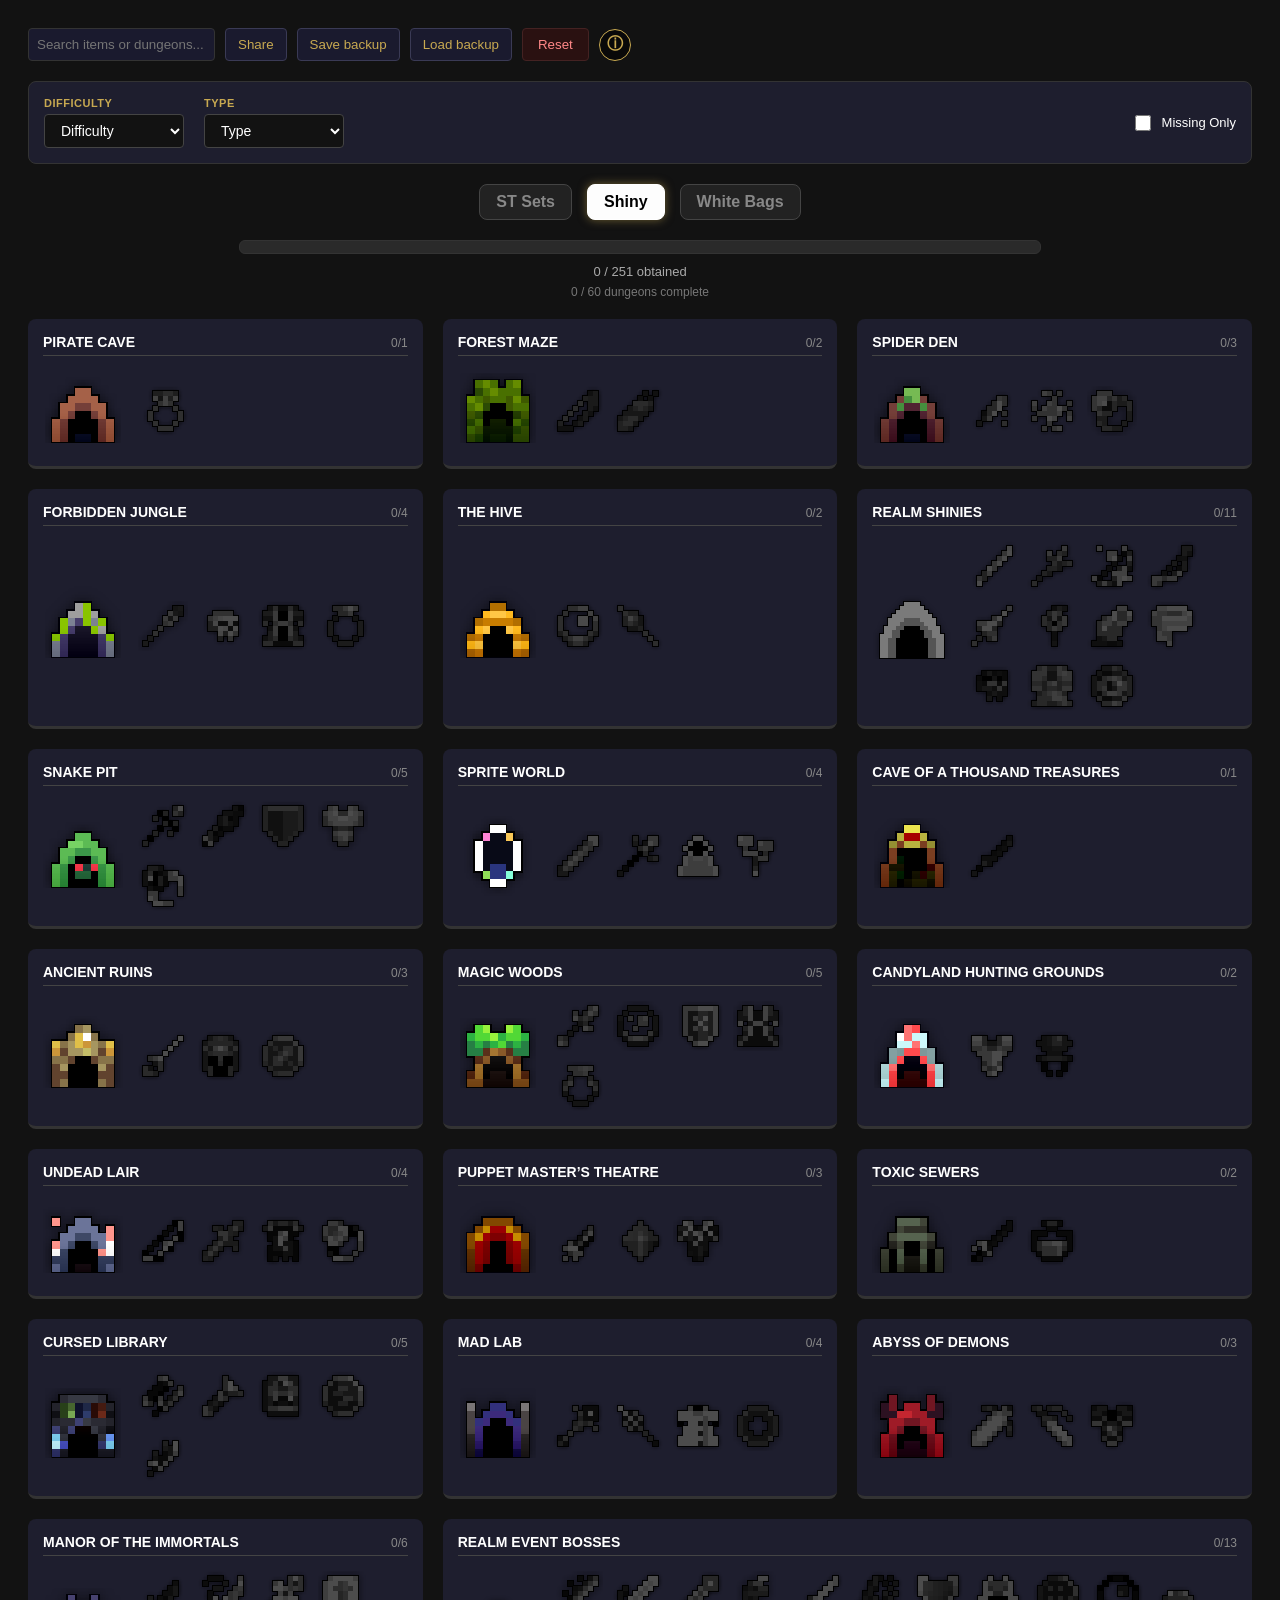
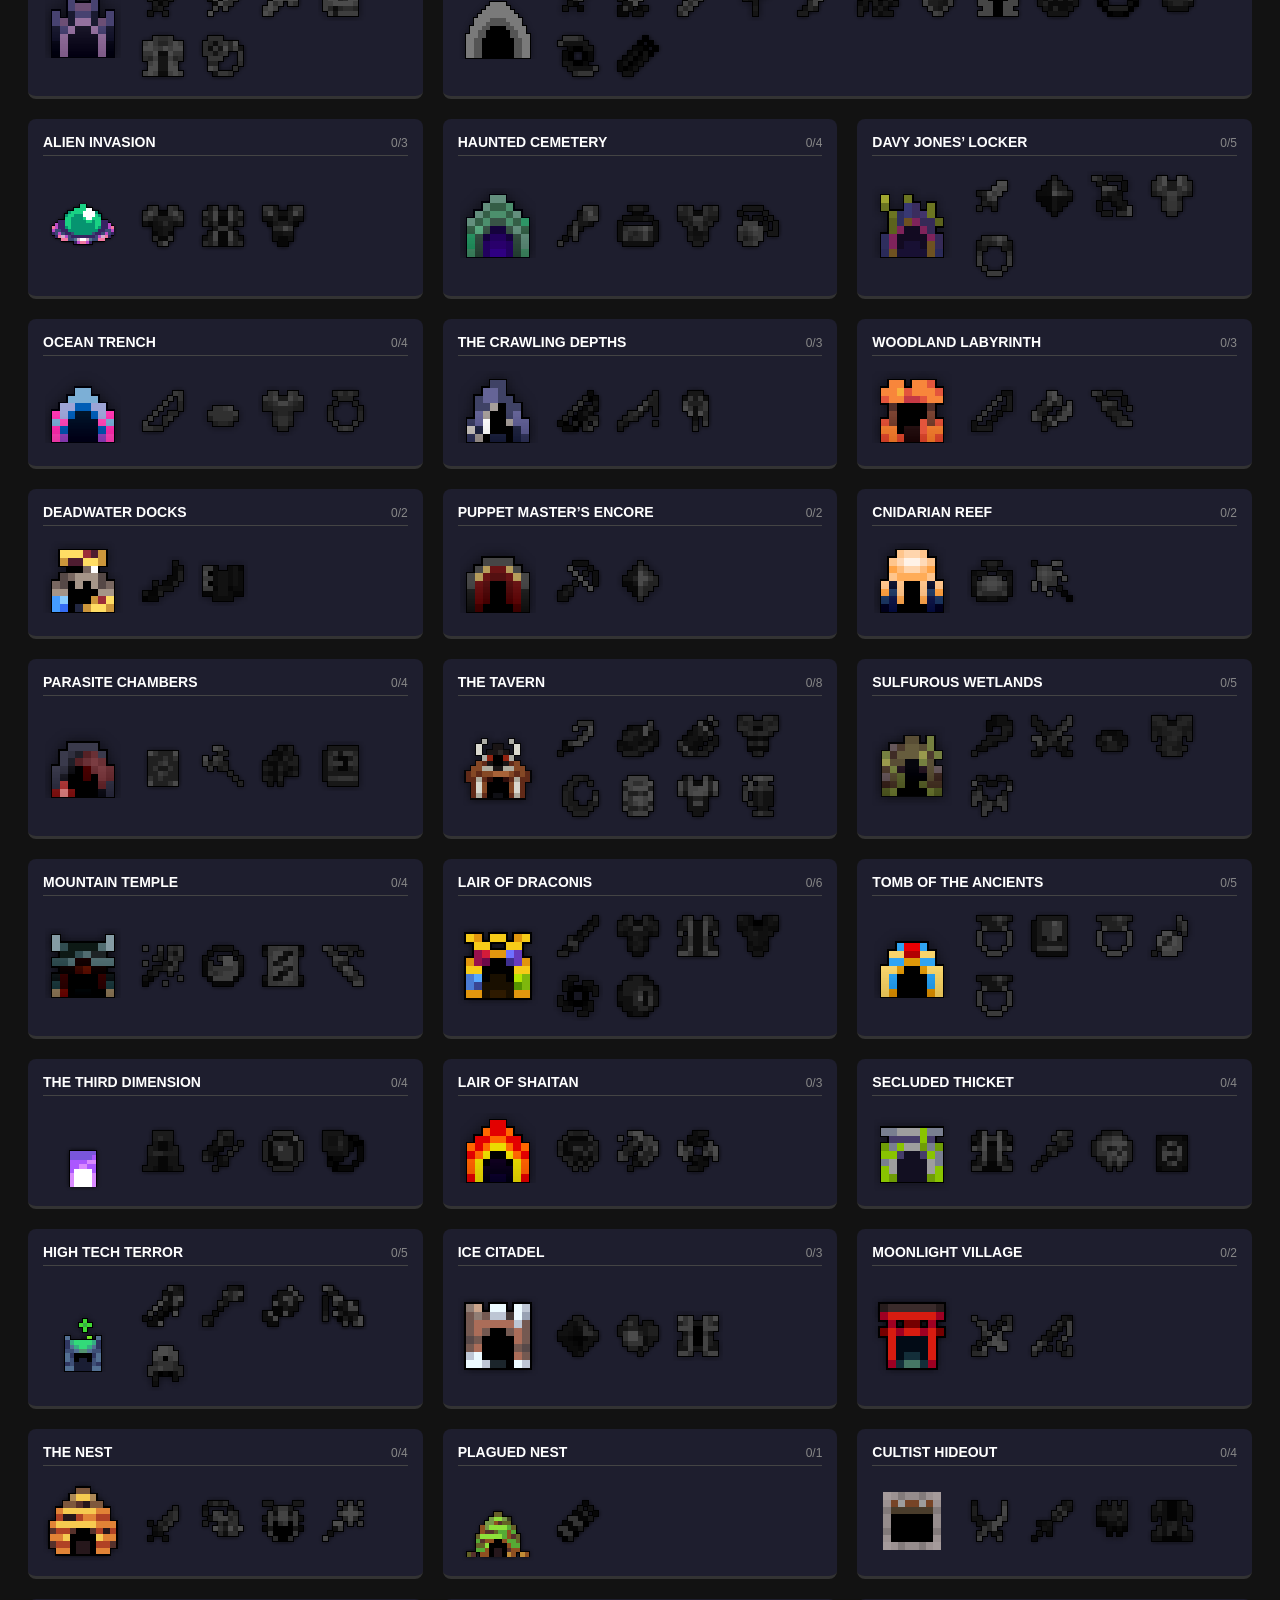
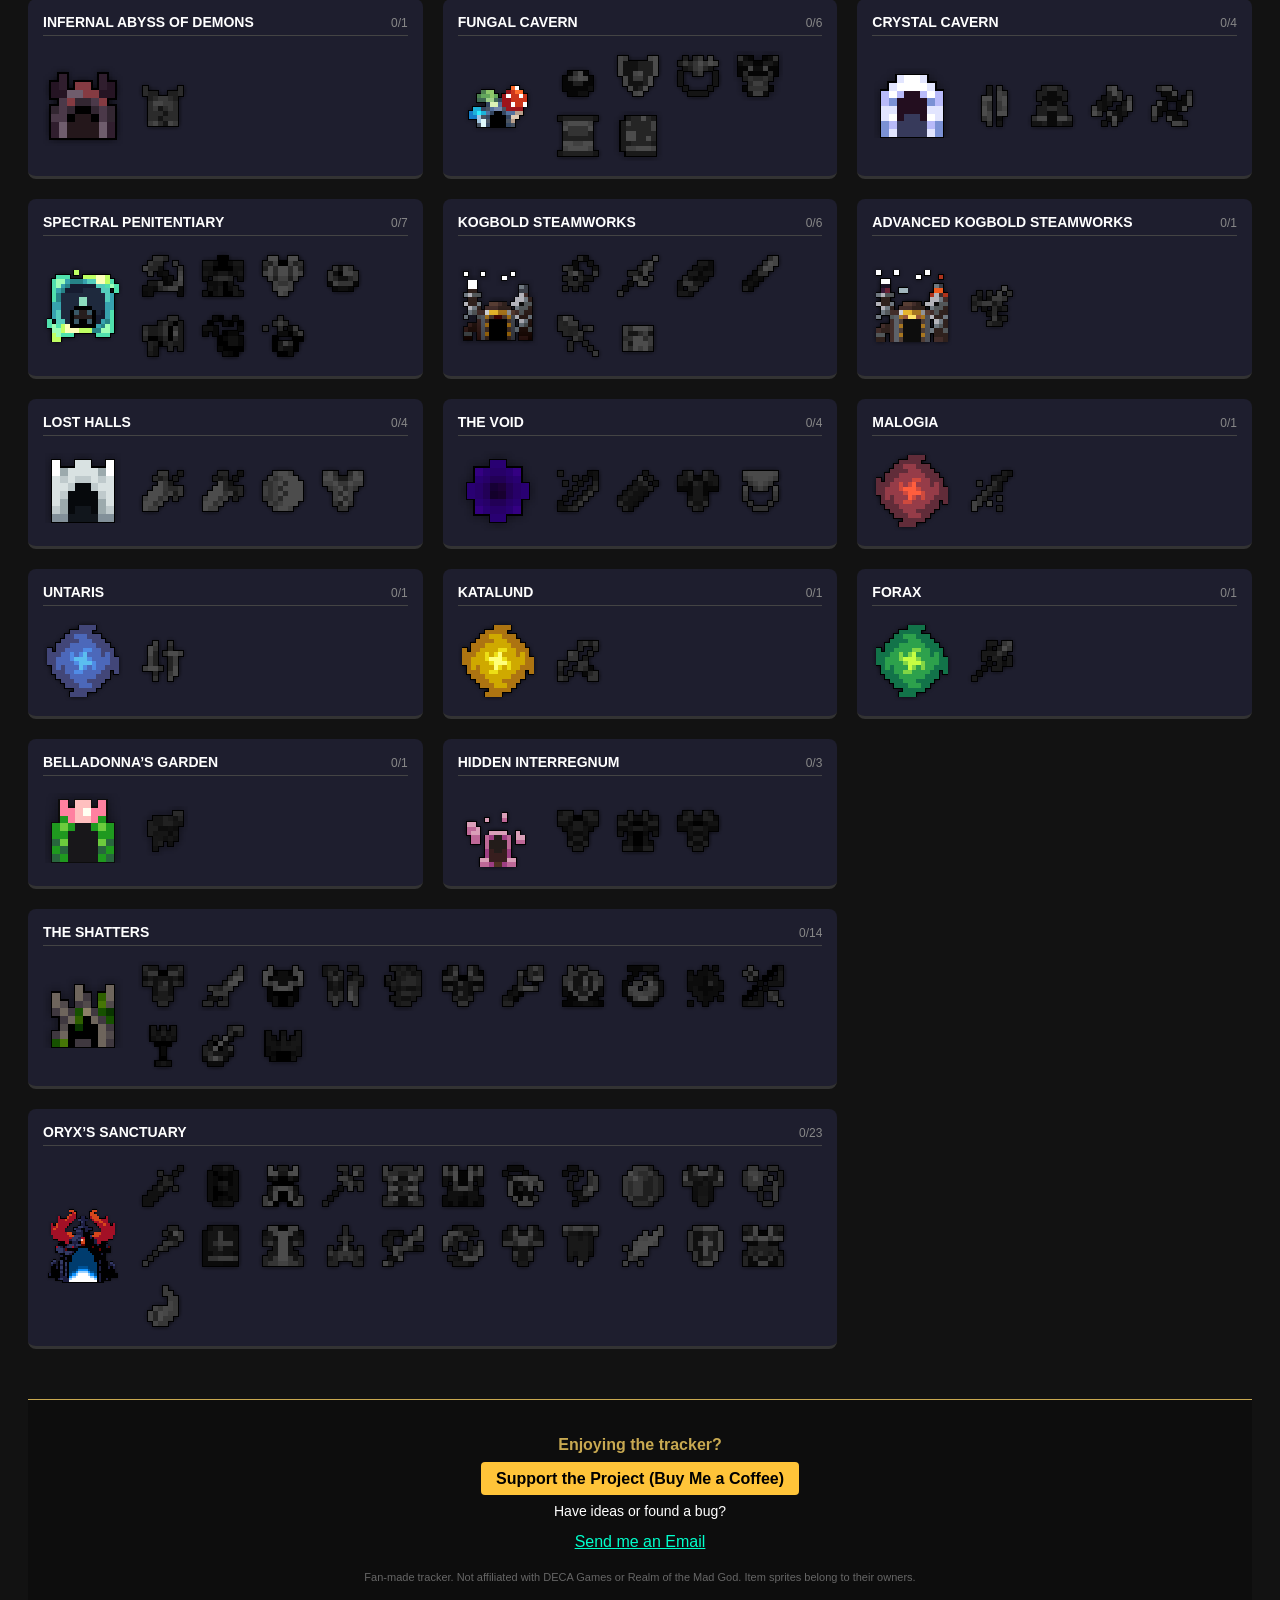
==== commit 77fdff01: "Add files via upload" ====
--- a/shiny.html
+++ b/shiny.html
@@ -3,22 +3,35 @@
 <head>
     <meta charset="UTF-8">
     <meta name="viewport" content="width=device-width, initial-scale=1.0">
-    <title>ROTMG Shiny & ST Tracker</title>
+    <title>RotMG Shiny Tracker – Track Your Shiny Items | ROTMG Tracker</title>
+    <meta name="description" content="Free Realm of the Mad God shiny tracker. Mark every shiny you own by dungeon, filter by difficulty and type, and see your completion.">
+    <link rel="canonical" href="https://rotmgtracker.com/shiny">
+    <meta name="theme-color" content="#121212">
+    <meta property="og:type" content="website">
+    <meta property="og:site_name" content="ROTMG Tracker">
+    <meta property="og:title" content="RotMG Shiny Tracker – Track Your Shiny Items | ROTMG Tracker">
+    <meta property="og:description" content="Free Realm of the Mad God shiny tracker. Mark every shiny you own by dungeon, filter by difficulty and type, and see your completion.">
+    <meta property="og:url" content="https://rotmgtracker.com/shiny">
+    <meta property="og:image" content="https://rotmgtracker.com/og-image.png">
+    <meta property="og:image:width" content="1200">
+    <meta property="og:image:height" content="630">
+    <meta name="twitter:card" content="summary_large_image">
     <link rel="stylesheet" href="style.css">
     <link rel="icon" type="image/png" href="rotmg sheet/whbaic.png">
 </head>
 <body>
+    <h1 class="visually-hidden">RotMG Shiny Tracker</h1>
     <div id="tooltip"></div>
     
     <div class="top-controls">
-        <input type="text" id="search-bar" placeholder="Search...">
+        <input type="text" id="search-bar" placeholder="Search items or dungeons..." aria-label="Search">
         <button id="reset-btn">Reset</button>
         
         <div class="info-wrapper">
-            <button id="info-btn">ⓘ</button>
+            <button id="info-btn" aria-label="Storage info">ⓘ</button>
             <div class="custom-tooltip">
                 <strong>Storage Info:</strong><br>
-                Your progress is saved locally in this browser. Clearing cache or history will reset your tracker!
+                Your progress is saved locally in this browser. Clearing cache or history will reset your tracker!<br><br>Use <strong>Save backup</strong> to keep a copy, or to move your progress to another device with <strong>Load backup</strong>.<br><br><span style="color:#aaa;">This site counts anonymous visits with GoatCounter (no cookies, no personal data).</span>
             </div>
         </div>
     </div>
@@ -70,7 +83,7 @@
     <footer style="margin-top: 50px; padding: 20px; border-top: 1px solid #c8a951; text-align: center; background: rgba(0,0,0,0.3);">
         <div style="margin-bottom: 15px;">
             <p style="color: #c8a951; font-weight: bold;">Enjoying the tracker?</p>
-            <a href="https://buymeacoffee.com/malimate" target="_blank" 
+            <a href="https://buymeacoffee.com/malimate" target="_blank" rel="noopener" 
                style="background: #ffc439; color: black; padding: 8px 15px; text-decoration: none; border-radius: 4px; font-weight: bold;">
                 Support the Project (Buy Me a Coffee)
             </a>
@@ -81,10 +94,14 @@
                 Send me an Email
             </a>
         </div>
+        <p style="font-size: 11px; color: #666; margin-top: 20px;">
+            Fan-made tracker. Not affiliated with DECA Games or Realm of the Mad God. Item sprites belong to their owners.
+        </p>
     </footer>
 
-    <button id="topBtn" title="Go to top">↑</button>
+    <button id="topBtn" title="Go to top" aria-label="Go to top">↑</button>
 
     <script src="script_s.js"></script>
+    <script src="extras.js"></script>
 </body>
 </html>
--- a/style.css
+++ b/style.css
@@ -393,4 +393,269 @@
     width: 16px;
     height: 16px;
     cursor: pointer;
-}+}
+/* =====================================================
+   EXTRAS (set counters, backup buttons, toast, mobile)
+   ===================================================== */
+
+/* Cards never wider than the screen on small phones */
+.grid {
+    grid-template-columns: repeat(auto-fill, minmax(min(345px, 100%), 1fr));
+}
+
+/* "3/4" counter in each card header */
+.section-header {
+    display: flex;
+    justify-content: space-between;
+    align-items: baseline;
+    gap: 10px;
+}
+
+.set-count {
+    font-size: 12px;
+    color: #888;
+    font-weight: normal;
+    white-space: nowrap;
+}
+
+.section-card.set-complete {
+    border-bottom-color: #c8a951;
+    box-shadow: 0 0 0 1px rgba(200, 169, 81, 0.35), 0 0 14px rgba(200, 169, 81, 0.15);
+}
+
+.section-card.set-complete .set-count {
+    color: #c8a951;
+    font-weight: bold;
+}
+
+#sets-complete-label {
+    text-align: center;
+    font-size: 12px;
+    color: #777;
+    margin: -14px 0 20px;
+}
+
+/* Little hover lift so items feel clickable */
+.item-sprite:hover {
+    transform: scale(1.08);
+}
+
+/* Share / backup buttons, same feel as Reset */
+.tool-btn {
+    background: #1a1a2e;
+    color: #c8a951;
+    border: 1px solid #3a3a55;
+    padding: 8px 12px;
+    cursor: pointer;
+    border-radius: 4px;
+    white-space: nowrap;
+}
+
+.tool-btn:hover {
+    border-color: #c8a951;
+}
+
+#reset-btn:hover {
+    border-color: #ff8888;
+}
+
+/* Small pop-up message ("Copied!") */
+#toast {
+    position: fixed;
+    left: 50%;
+    bottom: 30px;
+    transform: translateX(-50%) translateY(20px);
+    background: #1a1a1a;
+    color: #c8a951;
+    border: 1px solid #c8a951;
+    padding: 10px 18px;
+    border-radius: 6px;
+    font-size: 14px;
+    opacity: 0;
+    pointer-events: none;
+    transition: opacity 0.25s, transform 0.25s;
+    z-index: 10000;
+}
+
+#toast.show {
+    opacity: 1;
+    transform: translateX(-50%) translateY(0);
+}
+
+/* Visible focus for keyboard users */
+button:focus-visible, .nav-btn:focus-visible, input:focus-visible, select:focus-visible {
+    outline: 2px solid #c8a951;
+    outline-offset: 2px;
+}
+
+/* ---------- Tablets ---------- */
+@media (max-width: 760px) {
+    .section-card-wide {
+        grid-column: auto;
+    }
+}
+
+/* ---------- Phones ---------- */
+@media (max-width: 600px) {
+    body {
+        padding: 12px;
+    }
+
+    .top-controls {
+        flex-wrap: wrap;
+    }
+
+    #search-bar {
+        flex: 1 1 calc(100% - 52px);
+        min-width: 0;
+        font-size: 16px; /* stops iPhone from zooming in */
+    }
+
+    .info-wrapper {
+        order: 1;
+    }
+
+    .tool-btn, #reset-btn {
+        order: 2;
+    }
+
+    .info-wrapper .custom-tooltip {
+        right: auto;
+        left: 0;
+    }
+
+    .tool-btn, #reset-btn {
+        flex: 1 1 auto;
+        padding: 8px 6px;
+        font-size: 13px;
+    }
+
+    .filter-container {
+        gap: 12px;
+        padding: 12px;
+    }
+
+    .filter-group {
+        flex: 1 1 140px;
+    }
+
+    .custom-select-trigger, .filter-select {
+        width: 100%;
+        min-width: 0;
+    }
+
+    .checkbox-group {
+        margin-left: 0;
+        flex: 1 1 100%;
+    }
+
+    .page-nav {
+        gap: 8px;
+    }
+
+    .nav-btn {
+        padding: 8px 12px;
+        font-size: 14px;
+    }
+
+    .grid {
+        gap: 12px;
+    }
+
+    .section-card {
+        padding: 12px;
+    }
+
+    .card-body {
+        gap: 10px !important;
+    }
+
+    .boss-container,
+    .boss-container img {
+        width: 56px !important;
+        height: 56px !important;
+    }
+
+    .items-list {
+        gap: 8px !important;
+    }
+
+    .item-sprite {
+        width: 44px;
+        height: 44px;
+    }
+
+    .item-sprite:hover {
+        transform: none;
+    }
+
+    #tooltip {
+        max-width: calc(100vw - 30px);
+        box-sizing: border-box;
+    }
+}
+
+/* Page title for Google & screen readers (not shown on screen) */
+.visually-hidden {
+    position: absolute;
+    width: 1px;
+    height: 1px;
+    overflow: hidden;
+    clip: rect(0 0 0 0);
+    white-space: nowrap;
+}
+
+/* Share picture pop-up */
+#share-modal {
+    position: fixed;
+    inset: 0;
+    background: rgba(0, 0, 0, 0.75);
+    z-index: 10001;
+    display: flex;
+    align-items: center;
+    justify-content: center;
+    padding: 20px;
+}
+
+.share-box {
+    background: #1a1a2e;
+    border: 1px solid #c8a951;
+    border-radius: 10px;
+    padding: 18px;
+    max-width: min(900px, 100%);
+    max-height: 100%;
+    display: flex;
+    flex-direction: column;
+    gap: 12px;
+    box-shadow: 0 10px 40px rgba(0, 0, 0, 0.8);
+}
+
+.share-title {
+    color: #c8a951;
+    font-weight: bold;
+    font-size: 16px;
+}
+
+.share-preview {
+    overflow: auto;
+    border-radius: 6px;
+    background: #121212;
+    min-height: 0;
+}
+
+.share-preview img {
+    display: block;
+    width: 100%;
+    height: auto;
+}
+
+.share-actions {
+    display: flex;
+    gap: 10px;
+    flex-wrap: wrap;
+}
+
+.share-hint {
+    font-size: 12px;
+    color: #888;
+}
